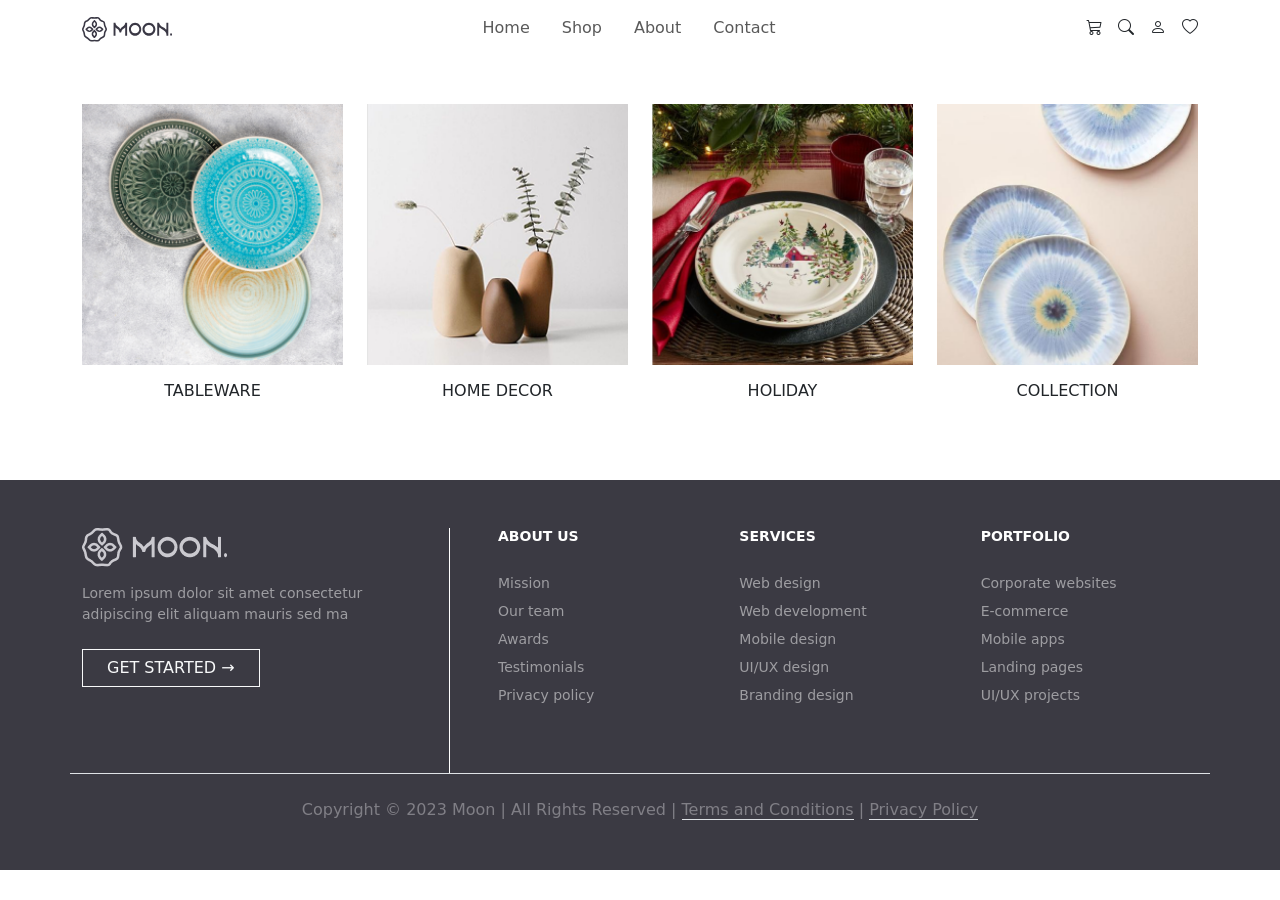
==== index.html @ fd019b64 "ecommerce-card" ====
<!DOCTYPE html>
<html lang="en">
<head>
  <meta charset="UTF-8">
  <title>Moon Ceramic</title>
  <meta name="viewport" content="width=device-width, initial-scale=1">

  
  <link href="https://cdn.jsdelivr.net/npm/bootstrap@5.3.2/dist/css/bootstrap.min.css" rel="stylesheet">
  <link rel="stylesheet" href="https://cdnjs.cloudflare.com/ajax/libs/font-awesome/6.4.0/css/all.min.css">
  <link rel="stylesheet" href="https://cdn.jsdelivr.net/npm/bootstrap-icons@1.11.0/font/bootstrap-icons.css">
  <link href="https://fonts.googleapis.com/css2?family=Bodoni+Moda:ital,wght@0,400;0,700;1,400&display=swap" rel="stylesheet">
  <link href="https://fonts.googleapis.com/css2?family=Lato:ital,wght@0,100;0,300;0,400;0,700;0,900;1,100;1,300;1,400;1,700;1,900&display=swap" rel="stylesheet">
  <link rel="stylesheet" href="style.css">
</head>


<body>

 <nav class="navbar navbar-expand-lg bg-white">
  <div class="container d-flex align-items-center">
    
    <button class="navbar-toggler order-1" type="button" data-bs-toggle="collapse" data-bs-target="#navbarNav">
      <span class="navbar-toggler-icon"></span>
    </button>

    <a class="navbar-brand mx-lg-0 m-auto order-2" href="#">
      <img src="images/homeimg/logo.svg" alt="moon" width="90">
    </a>

    <div class="d-flex nav-icon gap-3 order-3 align-items-center">
       <a href="#" class="text-dark position-relative"><i class="bi bi-cart3"></i></a>
       
       <div class="d-none d-lg-flex gap-3">
         <a href="#" class="text-dark"><i class="bi bi-search"></i></a>
         <a href="#" class="text-dark"><i class="bi bi-person"></i></a>
         <a href="#" class="text-dark"><i class="bi bi-heart"></i></a>
       </div>
    </div>

    <div class="collapse navbar-collapse order-4 order-lg-2" id="navbarNav">
      <ul class="navbar-nav mx-auto text-center">
        <li class="nav-item"><a class="nav-link px-3" href="#">Home</a></li>
        <li class="nav-item"><a class="nav-link px-3" href="#">Shop</a></li>
        <li class="nav-item"><a class="nav-link px-3" href="#">About</a></li>
        <li class="nav-item"><a class="nav-link px-3" href="#">Contact</a></li>
         <div class="d-flex justify-content-center gap-4 d-lg-none  flex-column">
                <a href="#" class="text-dark"><i class="bi bi-search"></i></a>
                <a href="#" class="text-dark"><i class="bi bi-person"></i></a>
                <a href="#" class="text-dark"><i class="bi bi-heart"></i></a>
            </div>
       
      </ul>
    </div>

  </div>
</nav>

<div class="ecommeric_cards container my-5"> 

  <div class=" row flex-nowrap overflow-x-auto pb-4">

      <div class="col-8 col-md-3 text-center">

        <img src="images/homeimg/tableware.png" class="mb-3 ecommeric_card">
        <h6 class="category-title">TABLEWARE</h6>

      </div>
      <div class="col-8 col-md-3 text-center">

        <img src="images/homeimg/Homedecor.png" class="mb-3 ecommeric_card">
        <h6 class="category-title">HOME DECOR</h6>

      </div>
      <div class="col-8 col-md-3 text-center">

        <img src="images/homeimg/holiday.png" class="mb-3 ecommeric_card ">
        <h6 class="category-title">HOLIDAY</h6>

      </div>
      <div class="col-8 col-md-3 text-center">

        <img src="images/homeimg/Collection.png" class="mb-3 ecommeric_card">
        <h6 class="category-title">COLLECTION</h6>

      </div>

  </div>

</div>

<footer class="footer-section py-5 text-white" style="background-color: #3b3a43;">
    <div class="container ">
        <div class="row border-bottom ">
            
            <div class="col-md-4 pe-md-5 pb-5 justify-content-center footer-col-divider text-white-75 ">
                <img src="images/homeimg/whitelogo.png" alt="Moon" class="mb-3">
                <p class="small text-white-50">Lorem ipsum dolor sit amet consectetur <br> adipiscing elit aliquam mauris sed ma</p>
                <button class="btn btn-outline-light rounded-0 px-4 mt-2 shadow-none">GET STARTED &rarr;</button>
            </div>

            <div class="col-md-8  ps-md-5 pb-5">
                <div class="row ">
                    <div class="col-md-4 col-6">
                        <h6 class="text-uppercase fw-bold mb-4 small">About Us</h6>
                        <ul class="list-unstyled small text-white-50 lh-lg">
                            <li>Mission</li>
                            <li>Our team</li>
                            <li>Awards</li>
                            <li>Testimonials</li>
                            <li>Privacy policy</li>
                        </ul>
                    </div>
                    <div class="col-md-4 col-6">
                        <h6 class="text-uppercase fw-bold mb-4 small">Services</h6>
                        <ul class="list-unstyled small text-white-50 lh-lg">
                            <li>Web design</li>
                            <li>Web development</li>
                            <li>Mobile design</li>
                            <li>UI/UX design</li>
                            <li>Branding design</li>
                        </ul>
                    </div>
                    <div class="col-md-4">
                        <h6 class="text-uppercase fw-bold mb-4 small">Portfolio</h6>
                        <ul class="list-unstyled small text-white-50 lh-lg">
                            <li>Corporate websites</li>
                            <li>E-commerce</li>
                            <li>Mobile apps</li>
                            <li>Landing pages</li>
                            <li>UI/UX projects</li>
                        </ul>
                    </div>
                </div>
            </div>
        </div>

        <div class="row pt-4">
            <div class="col-12 text-center light-gray">
               Copyright © 2023 Moon | All Rights Reserved  | <span class="border-bottom text-white-25"> Terms and Conditions</span> | <span class="border-bottom text-white-25">Privacy Policy</span>
            </div>
        </div>
    </div>
</footer>
<script src="https://cdn.jsdelivr.net/npm/bootstrap@5.3.0/dist/js/bootstrap.bundle.min.js"></script>

</body>
</html>
---- style.css ----
:root {
    
    --primary-color:#E8E8E8;


    }
    .light-black
    {
        color:#3A3845;
    }
    .dark-gray
    {
       color:#595667;
    }
    .light-gray
    {
       color:#807F86;
    }
      .ecommeric_card
 {
    width: 100%;
    aspect-ratio: 1 / 1;
    object-fit: cover;
  
 }

  
@media (max-width: 764Px) {
    .footer-col-divider {
        border-right: none !important;
        border-bottom: 1.5px solid;
        margin-bottom: 2rem;
        
}
}

@media (min-width: 764px) {
    .footer-col-divider {
        border-right: 1.5px solid;
        border-bottom: none !important;
    }
}
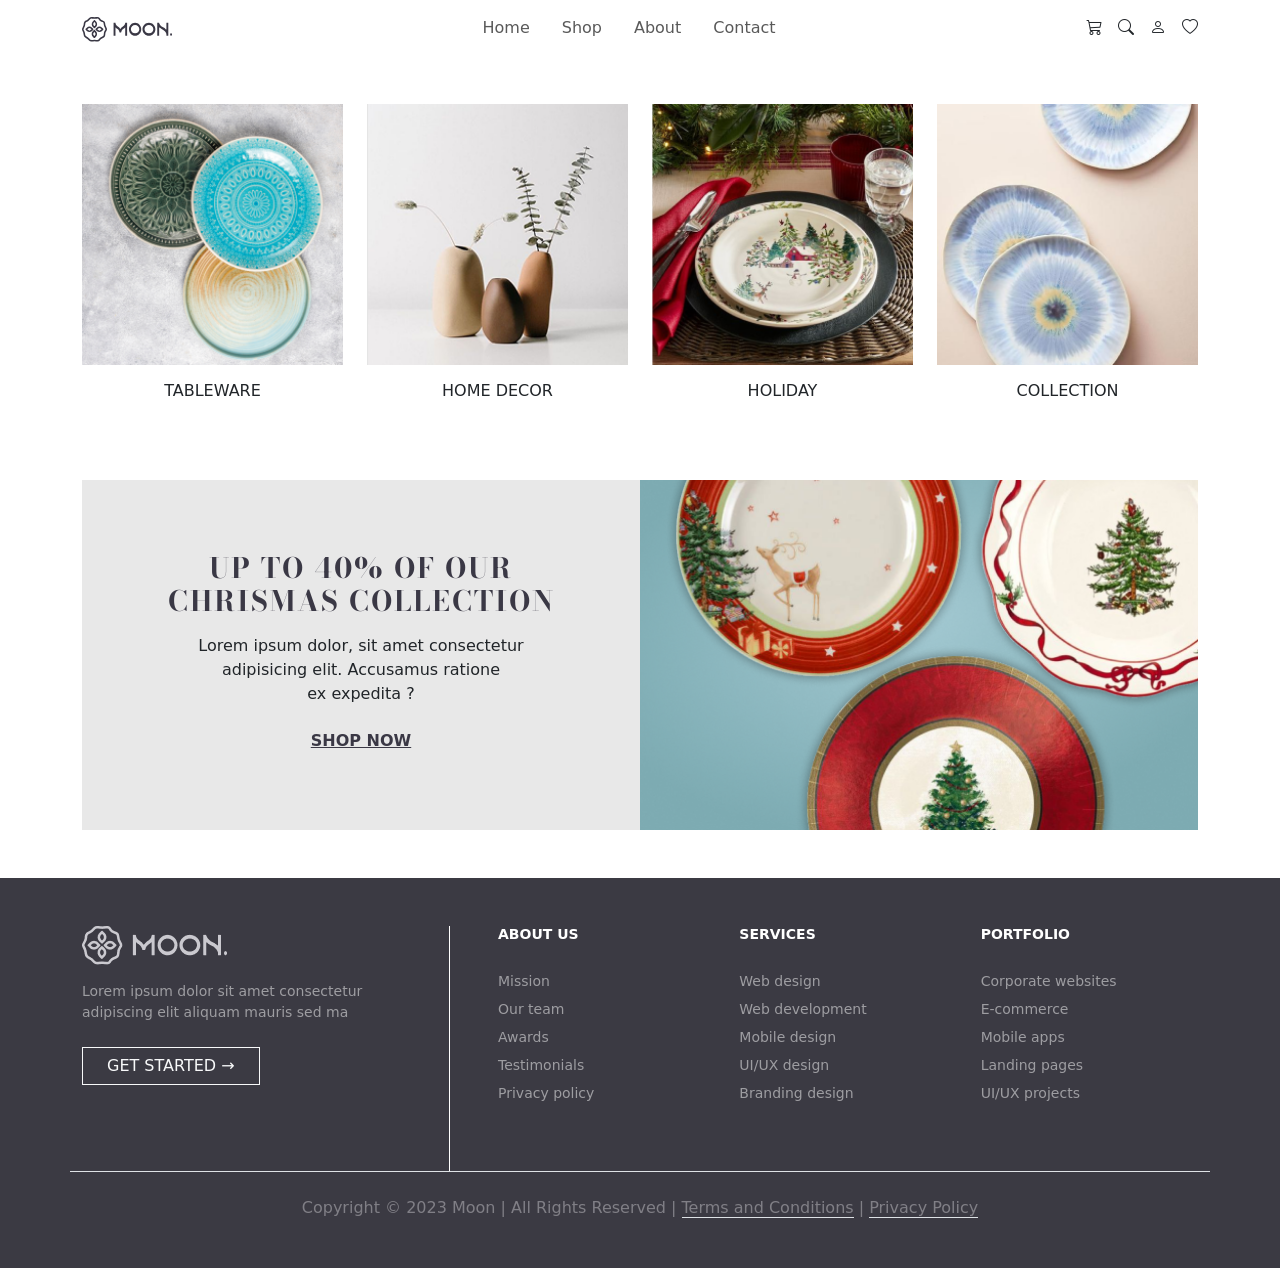
==== commit 1d5ec607: "chrestmas-section" ====
--- a/index.html
+++ b/index.html
@@ -88,6 +88,21 @@
   </div>
 
 </div>
+<section class="container my-5 CHRISMAS-promo ">
+
+   <div class="row g-0">
+   <div class="col-md-6 col-lg-6 text-center d-flex flex-column align-items-center justify-content-center christmas-description "> 
+    <div class="promo">
+    <h3 class="promo-title mb-3 fw-bold light-black"> UP TO 40% OF OUR<br> CHRISMAS COLLECTION </h3>
+    <P class="promo-desc mb-3"> Lorem ipsum dolor, sit amet consectetur<br> adipisicing elit. Accusamus ratione<br> ex expedita ?</P>
+    <button type="button" class="btn SHOPNOW-btn text-decoration-underline fw-bold light-black">SHOP NOW</button>
+    </div>
+     </div>
+     <div class="col-md-6 col-lg-6">
+     <img src="images/homeimg/crismascollection.png" class="img-fluid w-100" alt="CHRISMAS COLLECTION"> 
+     </div>
+     </div>
+</section>
 
 <footer class="footer-section py-5 text-white" style="background-color: #3b3a43;">
     <div class="container ">
--- a/style.css
+++ b/style.css
@@ -24,6 +24,19 @@
   
  }
 
+ .christmas-description
+ {
+    background-color: var(--primary-color);
+
+ }
+ .promo-title
+ {
+
+    font-family: 'Bodoni Moda', serif;
+    letter-spacing: 2px;
+  
+ }
+
   
 @media (max-width: 764Px) {
     .footer-col-divider {
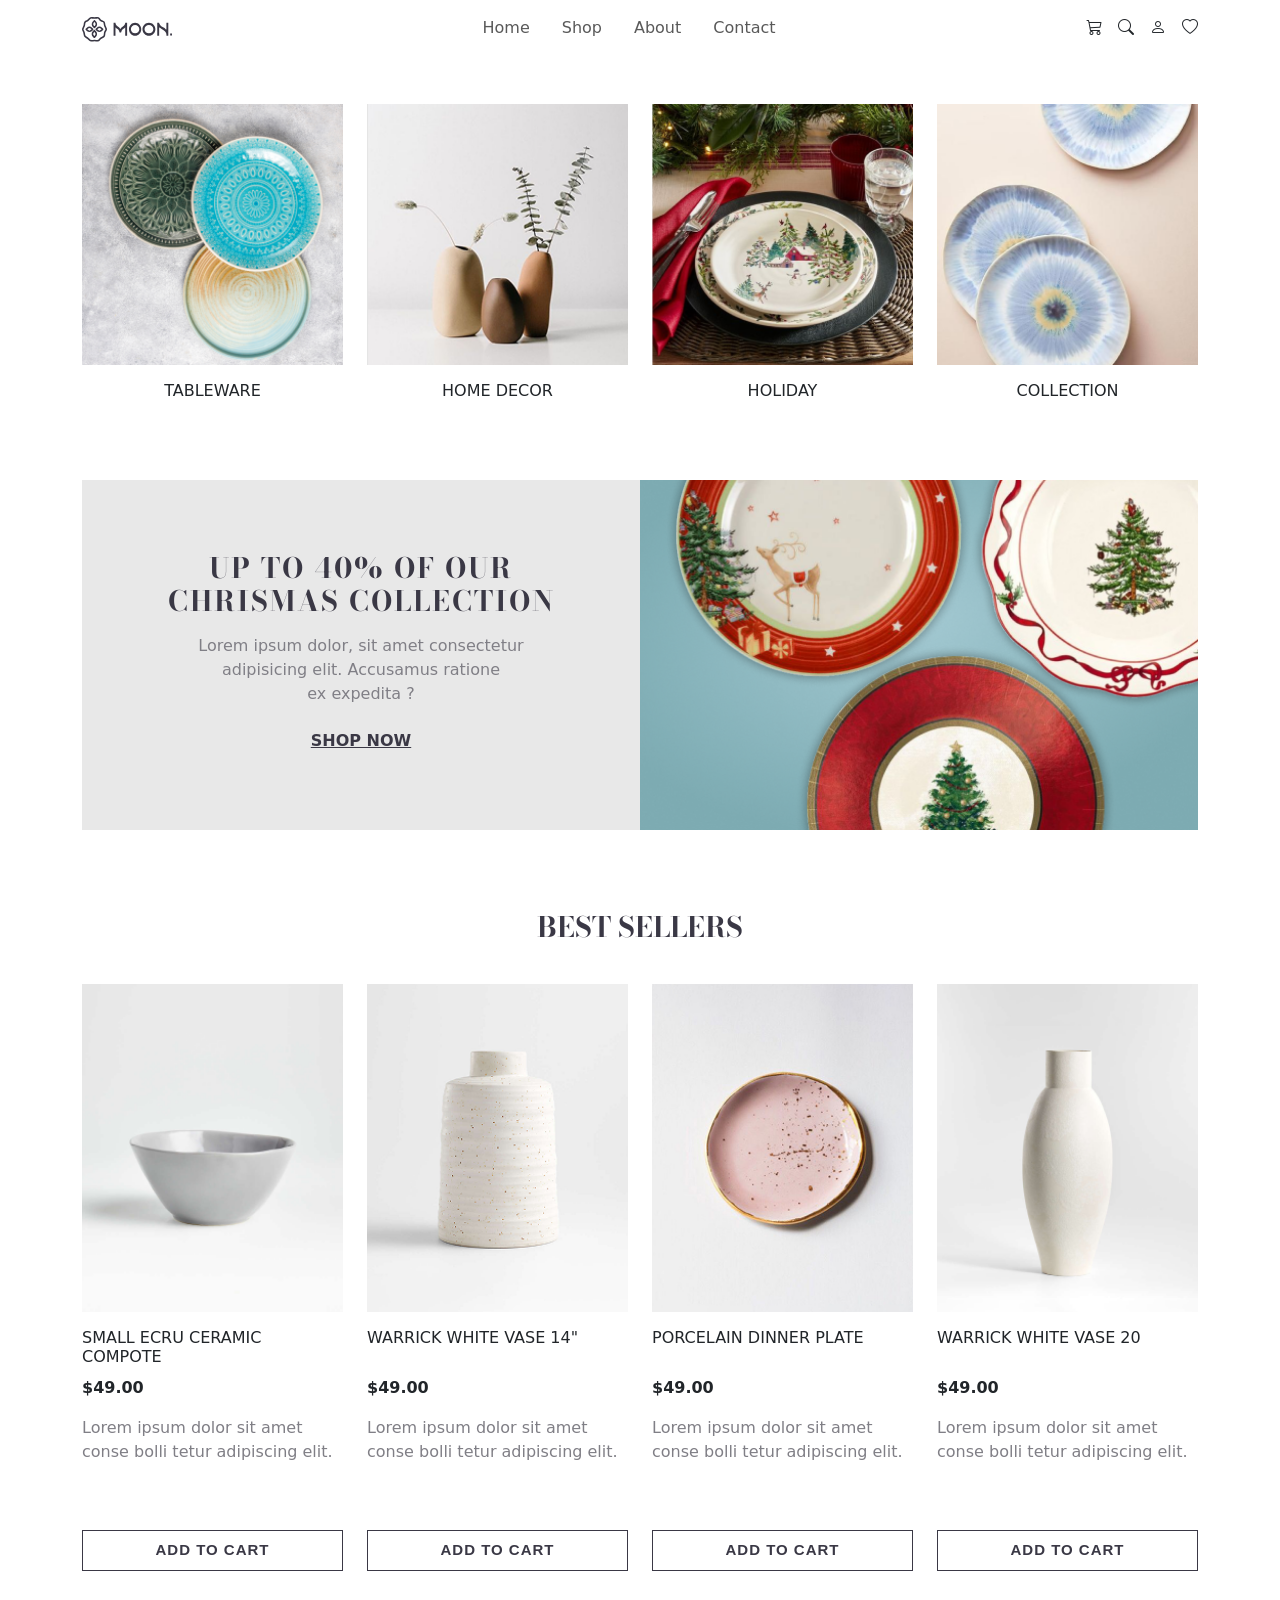
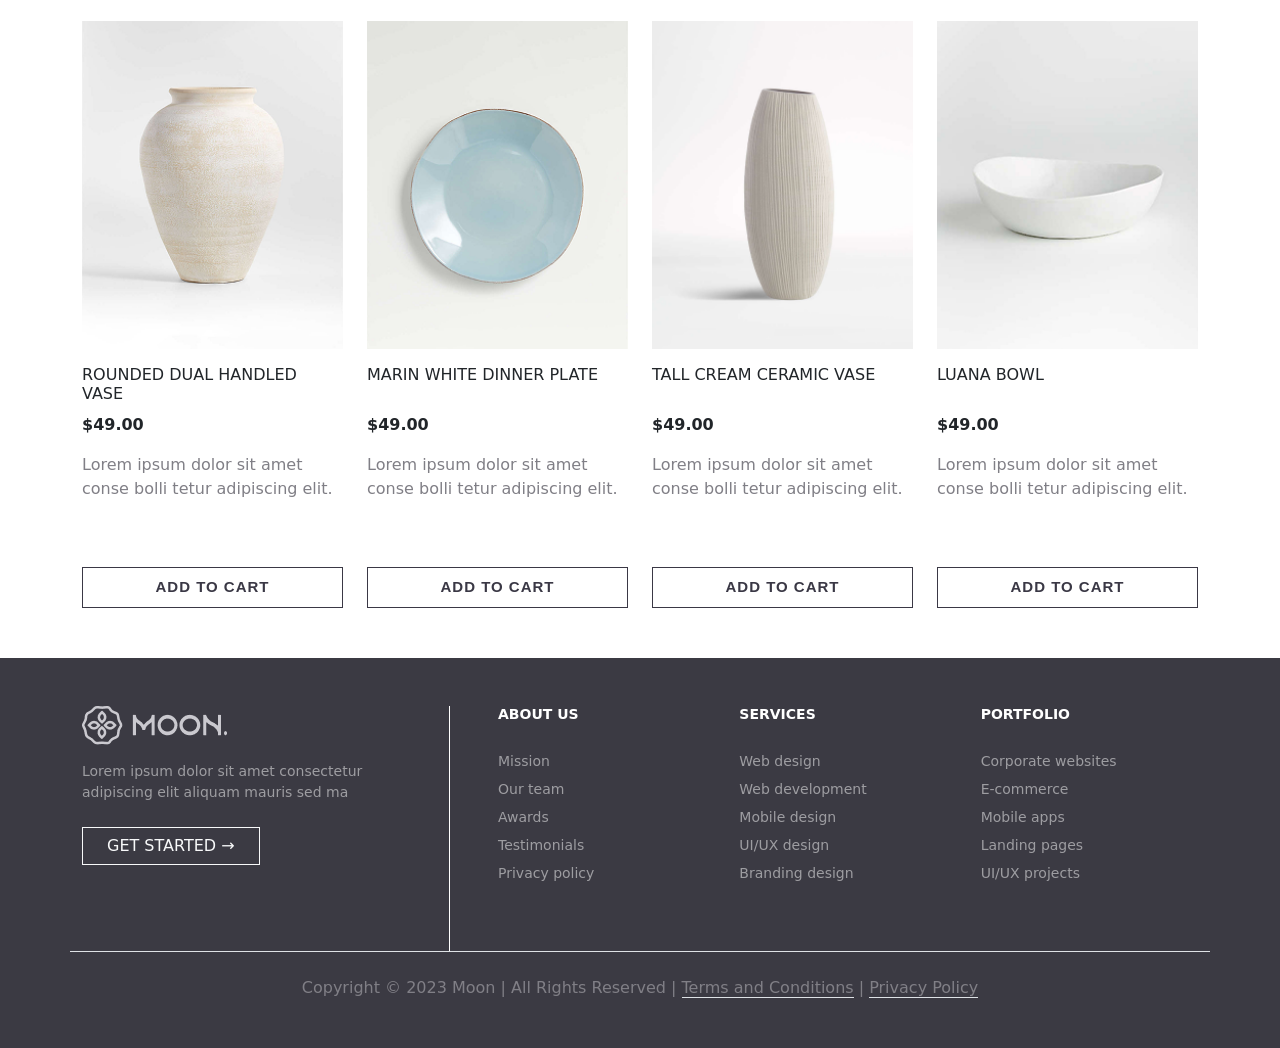
==== commit ce784df9: "best-sellers section" ====
--- a/index.html
+++ b/index.html
@@ -102,6 +102,101 @@
      <img src="images/homeimg/crismascollection.png" class="img-fluid w-100" alt="CHRISMAS COLLECTION"> 
      </div>
      </div>
+</section>
+
+<section class="container best-sellers">
+    <h3 class="text-center fw-bold title">BEST SELLERS</h3>
+    
+    <div class="row row-cols-2 row-cols-md-4">
+        
+        <div class="col">
+
+            <div class="product-card">
+                <img src="images/homeimg/ceramic.png" class="img-fluid mb-3" alt="Product Name">
+                <h6 class="product-name text-uppercase">Small Ecru Ceramic Compote</h6>
+                <p class="product-price fw-bold">$49.00</p>
+                <p class="product-desc">Lorem ipsum dolor sit amet conse bolli tetur adipiscing elit.</p>
+                <button class=" add-to-cart-btn w-100 bg-transparent">ADD TO CART</button>
+            </div>
+        </div>
+
+        <div class="col">
+          
+            <div class="product-card">
+                <img src="images/homeimg/holden-vase.png" class="img-fluid mb-3" alt="Product Name">
+                <h6 class="product-name text-uppercase">Warrick White Vase 14"</h6>
+                <p class="product-price fw-bold">$49.00</p>
+                <p class="product-desc">Lorem ipsum dolor sit amet conse bolli tetur adipiscing elit.</p>
+                <button class=" add-to-cart-btn w-100 bg-transparent">ADD TO CART</button>
+            </div>
+        </div>
+
+        <div class="col">
+          
+            <div class="product-card">
+                <img src="images/homeimg/poreclanplate.png" class="img-fluid mb-3" alt="Product Name">
+                <h6 class="product-name text-uppercase">Porcelain Dinner Plate</h6>
+                <p class="product-price fw-bold">$49.00</p>
+                <p class="product-desc">Lorem ipsum dolor sit amet conse bolli tetur adipiscing elit.</p>
+                <button class=" add-to-cart-btn w-100 bg-transparent">ADD TO CART</button>
+            </div>
+        </div>
+
+        <div class="col">
+          
+            <div class="product-card">
+                <img src="images/homeimg/whitevase.png" class="img-fluid mb-3" alt="Product Name">
+                <h6 class="product-name text-uppercase">Warrick White Vase 20</h6>
+                <p class="product-price fw-bold">$49.00</p>
+                <p class="product-desc">Lorem ipsum dolor sit amet conse bolli tetur adipiscing elit.</p>
+                <button class=" add-to-cart-btn w-100 bg-transparent">ADD TO CART</button>
+            </div>
+        </div>
+
+        <div class="col">
+          
+            <div class="product-card">
+                <img src="images/homeimg/OpheliaVase.png" class="img-fluid mb-3" alt="Product Name">
+                <h6 class="product-name text-uppercase">Rounded Dual Handled Vase</h6>
+                <p class="product-price fw-bold">$49.00</p>
+                <p class="product-desc">Lorem ipsum dolor sit amet conse bolli tetur adipiscing elit.</p>
+                <button class="add-to-cart-btn w-100 bg-transparent">ADD TO CART</button>
+            </div>
+        </div>
+
+        <div class="col">
+          
+            <div class="product-card">
+                <img src="images/homeimg/marin-blue.png" class="img-fluid mb-3" alt="Product Name">
+                <h6 class="product-name text-uppercase">Marin White Dinner Plate</h6>
+                <p class="product-price fw-bold">$49.00</p>
+                <p class="product-desc">Lorem ipsum dolor sit amet conse bolli tetur adipiscing elit.</p>
+                <button class="add-to-cart-btn w-100 bg-transparent">ADD TO CART</button>
+            </div>
+        </div>
+
+        <div class="col">
+          
+            <div class="product-card">
+                <img src="images/homeimg/cremevase.png" class="img-fluid mb-3" alt="Product Name">
+                <h6 class="product-name text-uppercase">Tall Cream Ceramic Vase</h6>
+                <p class="product-price fw-bold">$49.00</p>
+                <p class="product-desc">Lorem ipsum dolor sit amet conse bolli tetur adipiscing elit.</p>
+                <button class="add-to-cart-btn w-100 bg-transparent">ADD TO CART</button>
+            </div>
+        </div>
+
+        <div class="col">
+          
+            <div class="product-card">
+                <img src="images/homeimg/mercer-low-bowl.png" class="img-fluid mb-3" alt="Product Name">
+                <h6 class="product-name text-uppercase">Luana Bowl </h6>
+                <p class="product-price fw-bold">$49.00</p>
+                <p class="product-desc">Lorem ipsum dolor sit amet conse bolli tetur adipiscing elit.</p>
+                <button class="add-to-cart-btn w-100 bg-transparent">ADD TO CART</button>
+            </div>
+        </div>
+        </div>
 </section>
 
 <footer class="footer-section py-5 text-white" style="background-color: #3b3a43;">
--- a/style.css
+++ b/style.css
@@ -36,7 +36,41 @@
     letter-spacing: 2px;
   
  }
+ .product-card {
+    display: flex;
+    flex-direction: column;
+    align-items: stretch; 
+    text-align: left; 
+ }
+ .product-name
+ {
+    min-height:2.5em;
+ }
+ 
+ .add-to-cart-btn,.sign-btn {
+    width: 100%;
+    color:#3A3845;
+    border:1.8px solid #3A3845;
+    padding: 8px 0;
+    font-family: 'Lato', sans-serif;
+    font-weight: 700;
+    font-size: 15px;
+    letter-spacing: 1px;
+    margin:50px 0px;
+   
+}
 
+.promo-desc , .product-desc
+{
+    color: #807F86;
+}
+.title
+{
+    margin-top: 80px !important;
+    margin-bottom: 40px !important;
+    font-family: 'Bodoni Moda', serif;
+    color: #3A3845;
+}
   
 @media (max-width: 764Px) {
     .footer-col-divider {
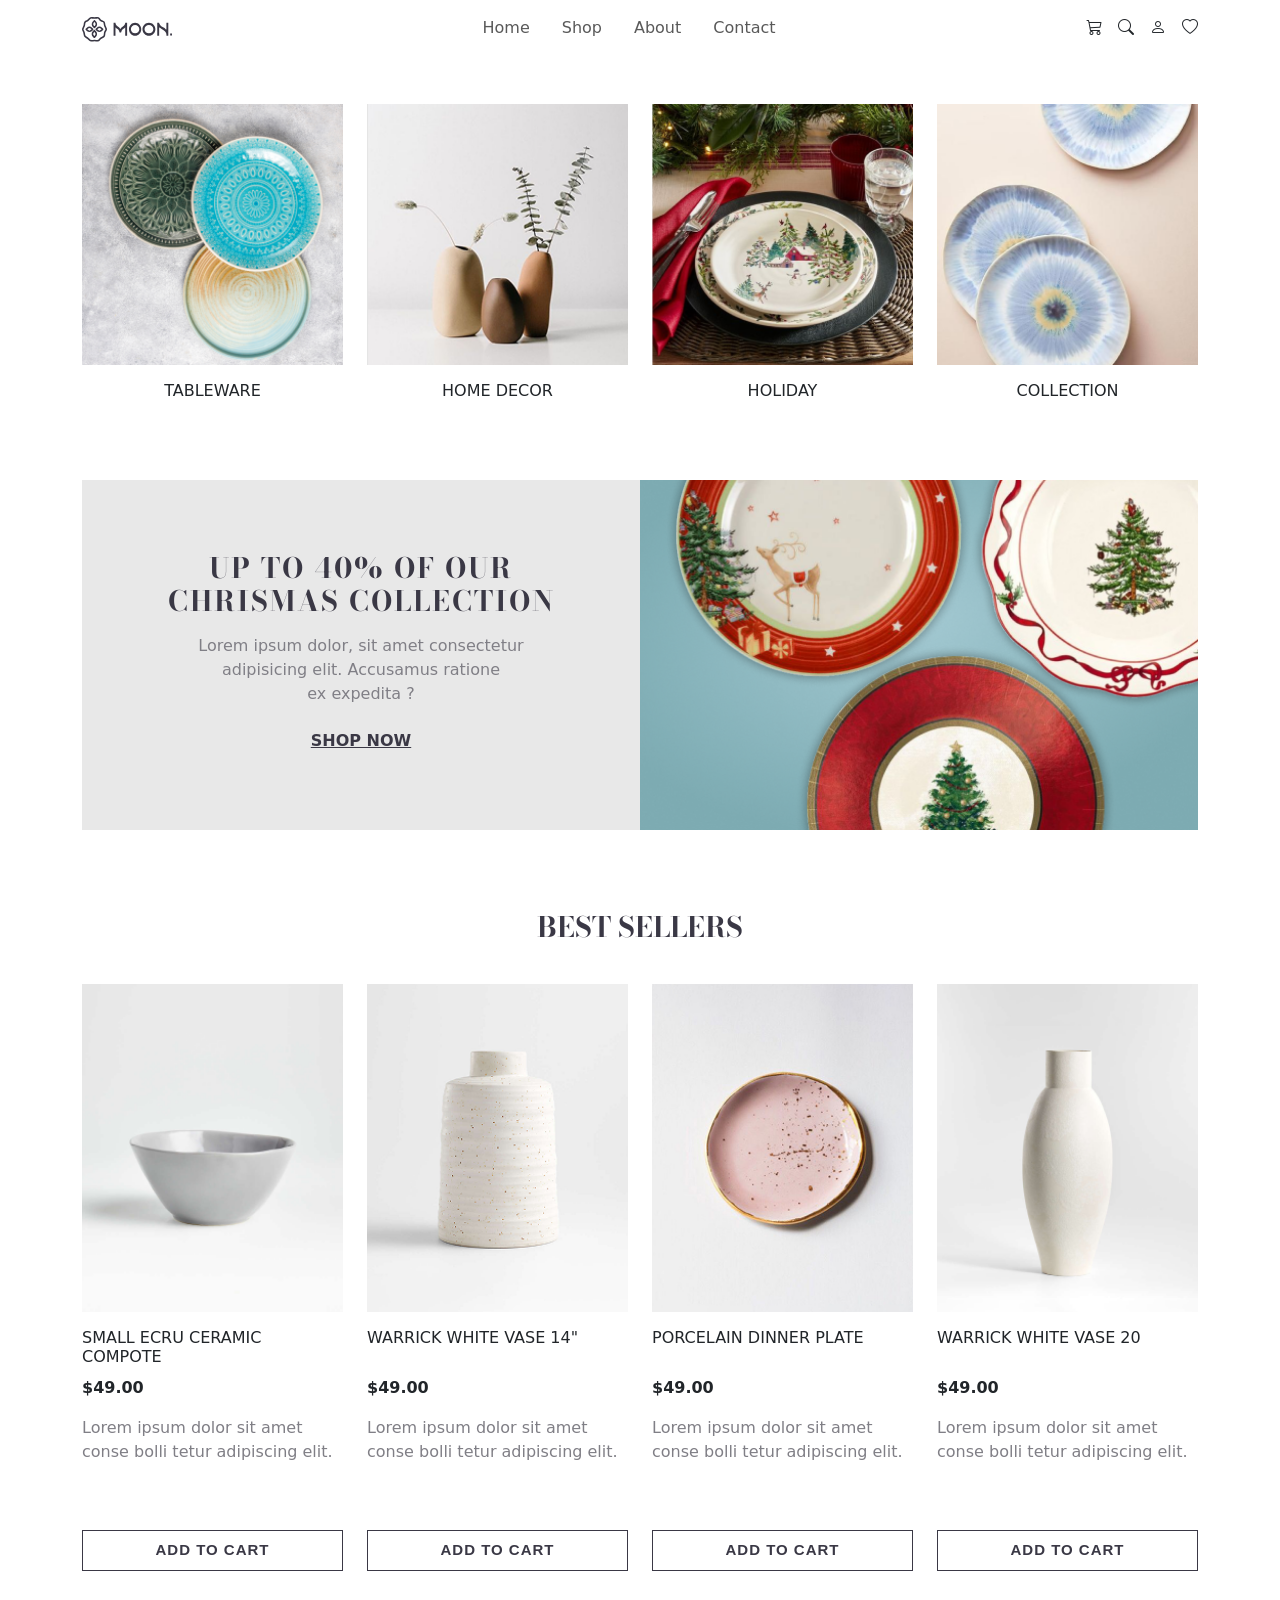
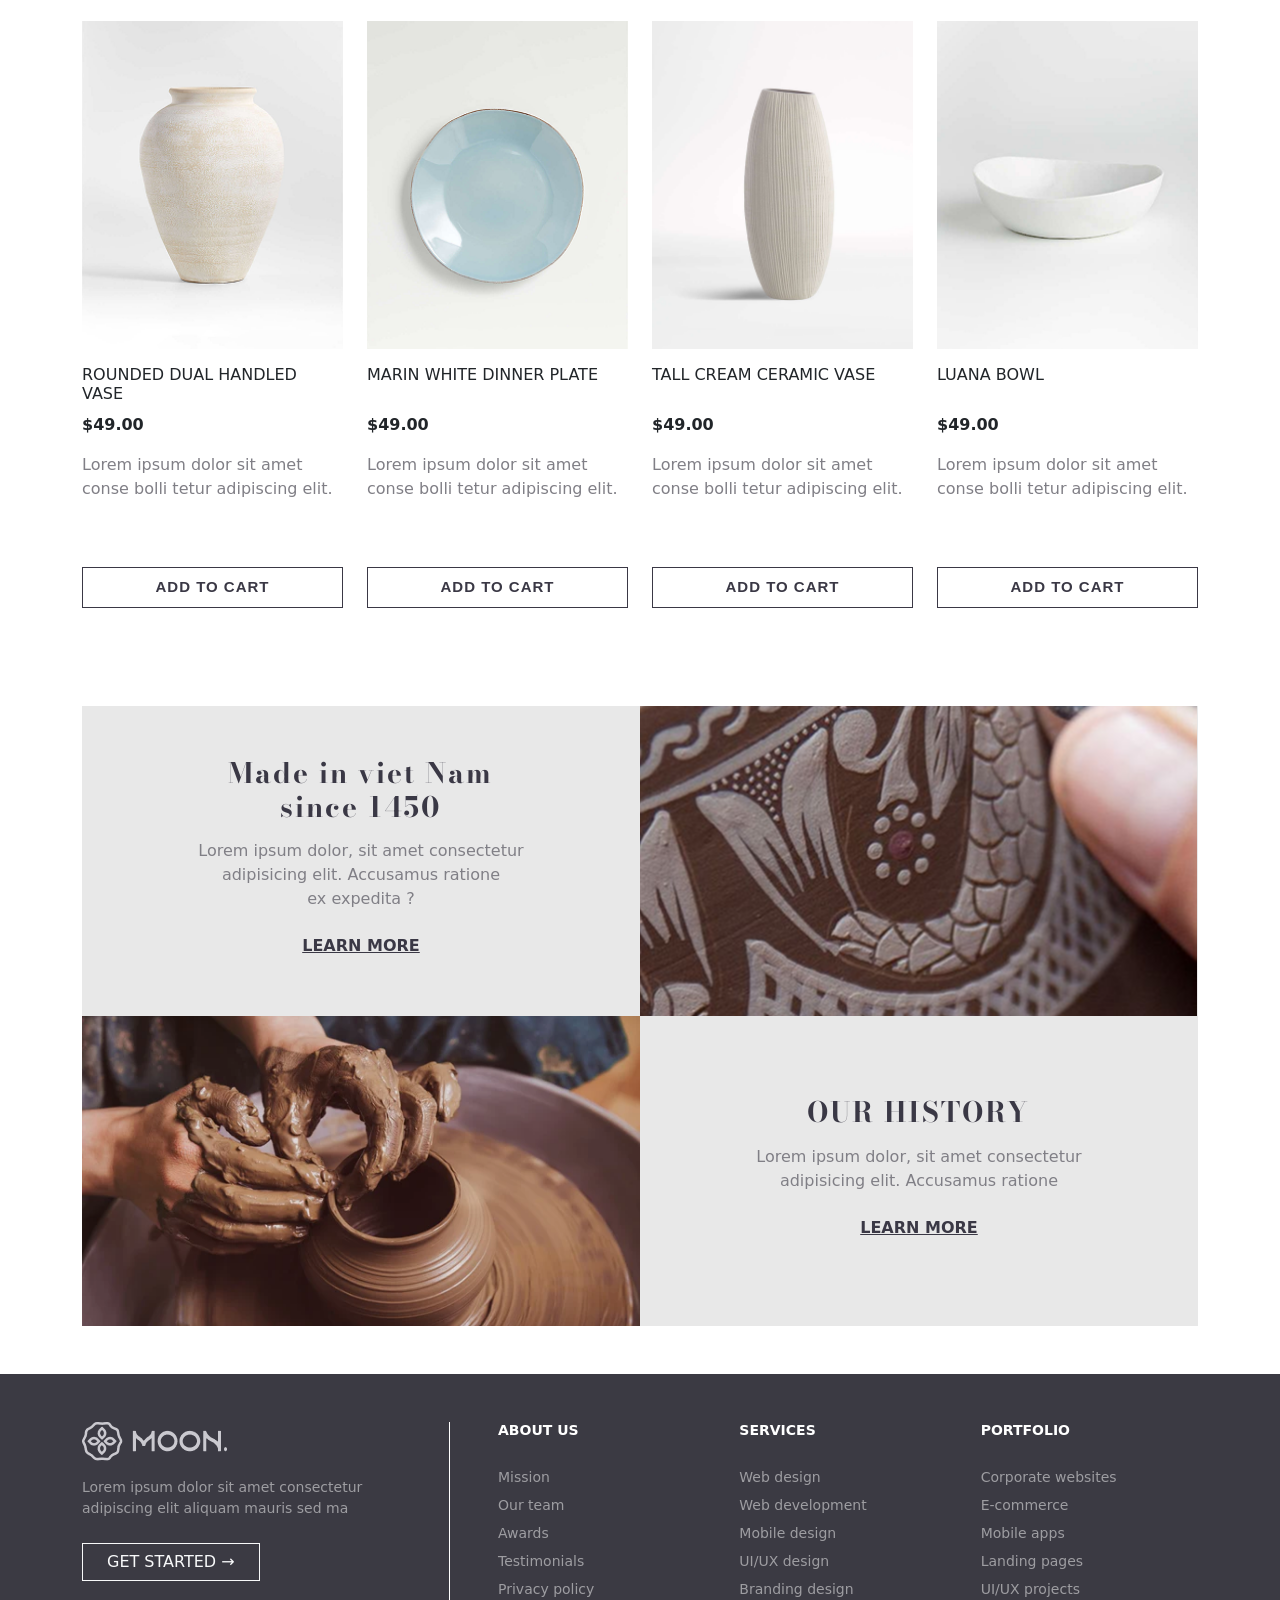
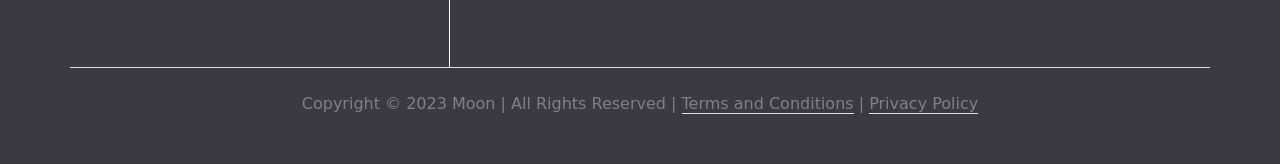
==== commit d41a2146: "history-section" ====
--- a/index.html
+++ b/index.html
@@ -198,6 +198,41 @@
         </div>
         </div>
 </section>
+
+<section class="history container my-5"> 
+  <div class="row g-0">
+   <div class="col-md-6 col-lg-6 text-center d-flex flex-column align-items-center justify-content-center "> 
+    <div class="promo">
+    <h3 class="promo-title mb-3 fw-bold light-black"> Made in viet Nam<br>since 1450 </h3>
+    <P class="promo-desc mb-3"> Lorem ipsum dolor, sit amet consectetur<br> adipisicing elit. Accusamus ratione<br> ex expedita ?</P>
+    <button type="button" class="btn learn-more-btn text-decoration-underline fw-bold light-black">LEARN MORE</button>
+    </div>
+     </div>
+     <div class="col-md-6 col-lg-6">
+     <img src="images/homeimg/history-promo1.png" class="img-fluid  w-100" alt="history-promo"> 
+     </div>
+     </div>
+
+     <div class="row g-0 reverse-row">
+
+       <div class="col-md-6 col-lg-6 text-center d-flex flex-column align-items-center justify-content-center "> 
+        <div class="promo">
+        <h3 class="promo-title mb-3 fw-bold light-black"> OUR HISTORY</h3>
+        <P class="promo-desc mb-3"> Lorem ipsum dolor, sit amet consectetur<br> adipisicing elit. Accusamus ratione</P>
+        <button type="button" class="btn learn-more-btn text-decoration-underline fw-bold light-black">LEARN MORE</button>
+        </div>
+       </div>
+
+       <div class="col-md-6 col-lg-6">
+     <img src="images/homeimg/history-promo2.png" class="img-fluid w-100" alt="history-promo"> 
+       </div>
+
+     </div>
+
+ 
+</section>
+
+
 
 <footer class="footer-section py-5 text-white" style="background-color: #3b3a43;">
     <div class="container ">
--- a/style.css
+++ b/style.css
@@ -71,7 +71,17 @@
     font-family: 'Bodoni Moda', serif;
     color: #3A3845;
 }
-  
+.history img{
+     aspect-ratio: 1/0.5;
+      object-fit: cover;
+    
+}
+.history .row
+{
+   background-color: var(--primary-color);
+}
+
+
 @media (max-width: 764Px) {
     .footer-col-divider {
         border-right: none !important;
@@ -86,4 +96,11 @@
         border-right: 1.5px solid;
         border-bottom: none !important;
     }
+    .reverse-row {
+        flex-direction: row-reverse !important;
+    }
+    .history img{
+     aspect-ratio: 1.8/1;
+     object-fit: cover;
+}
 }
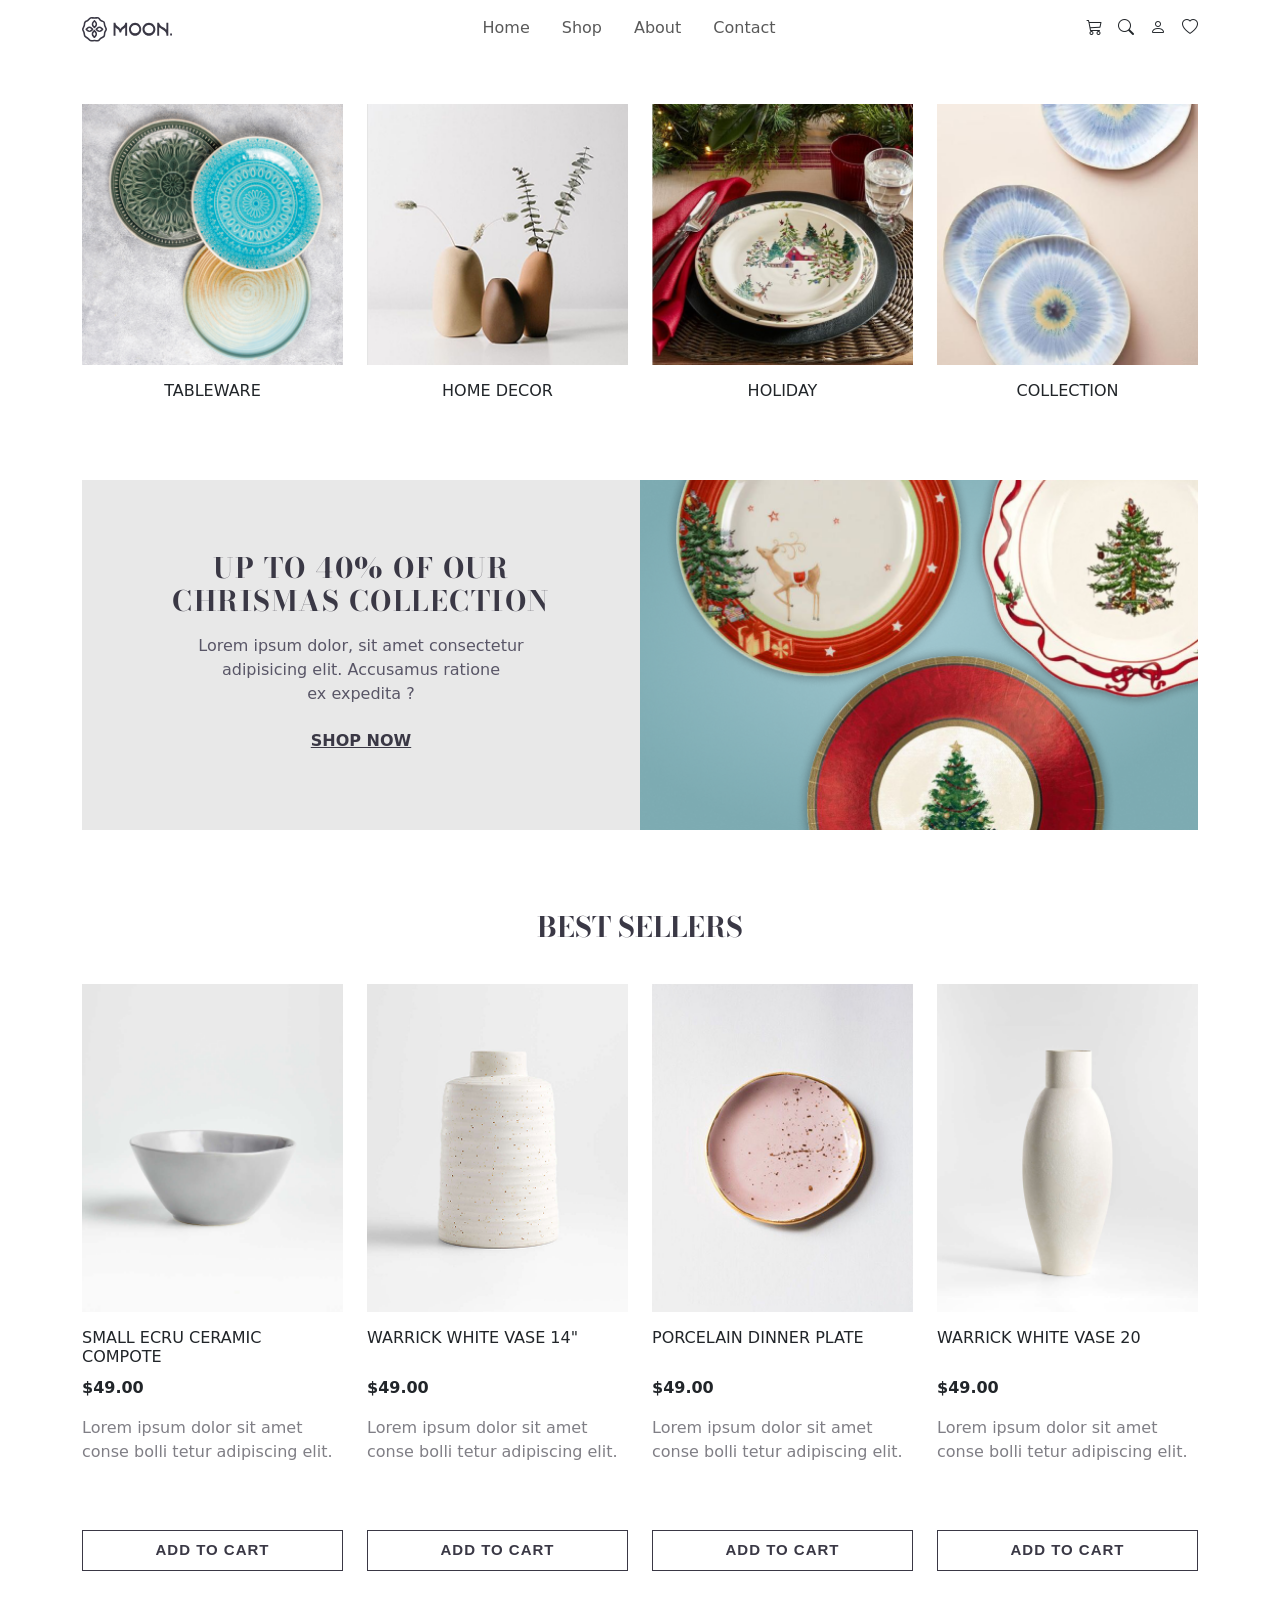
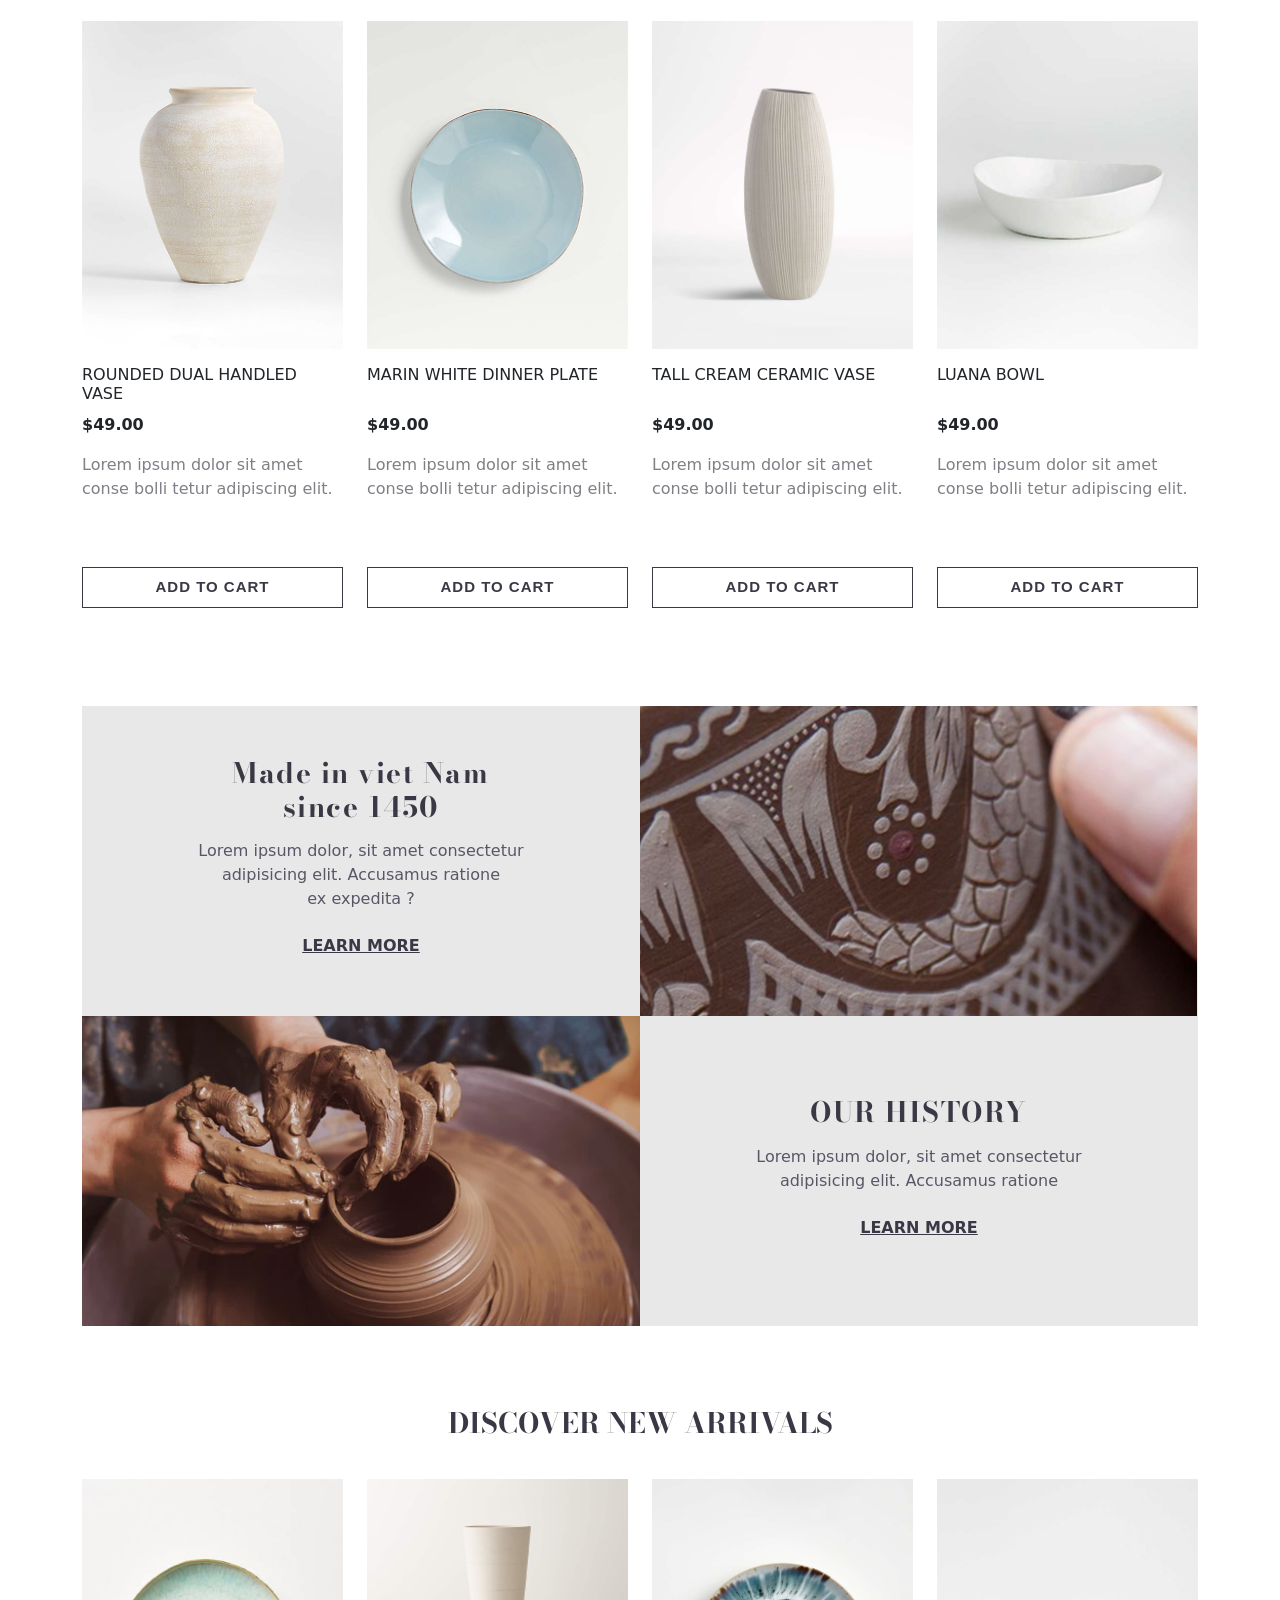
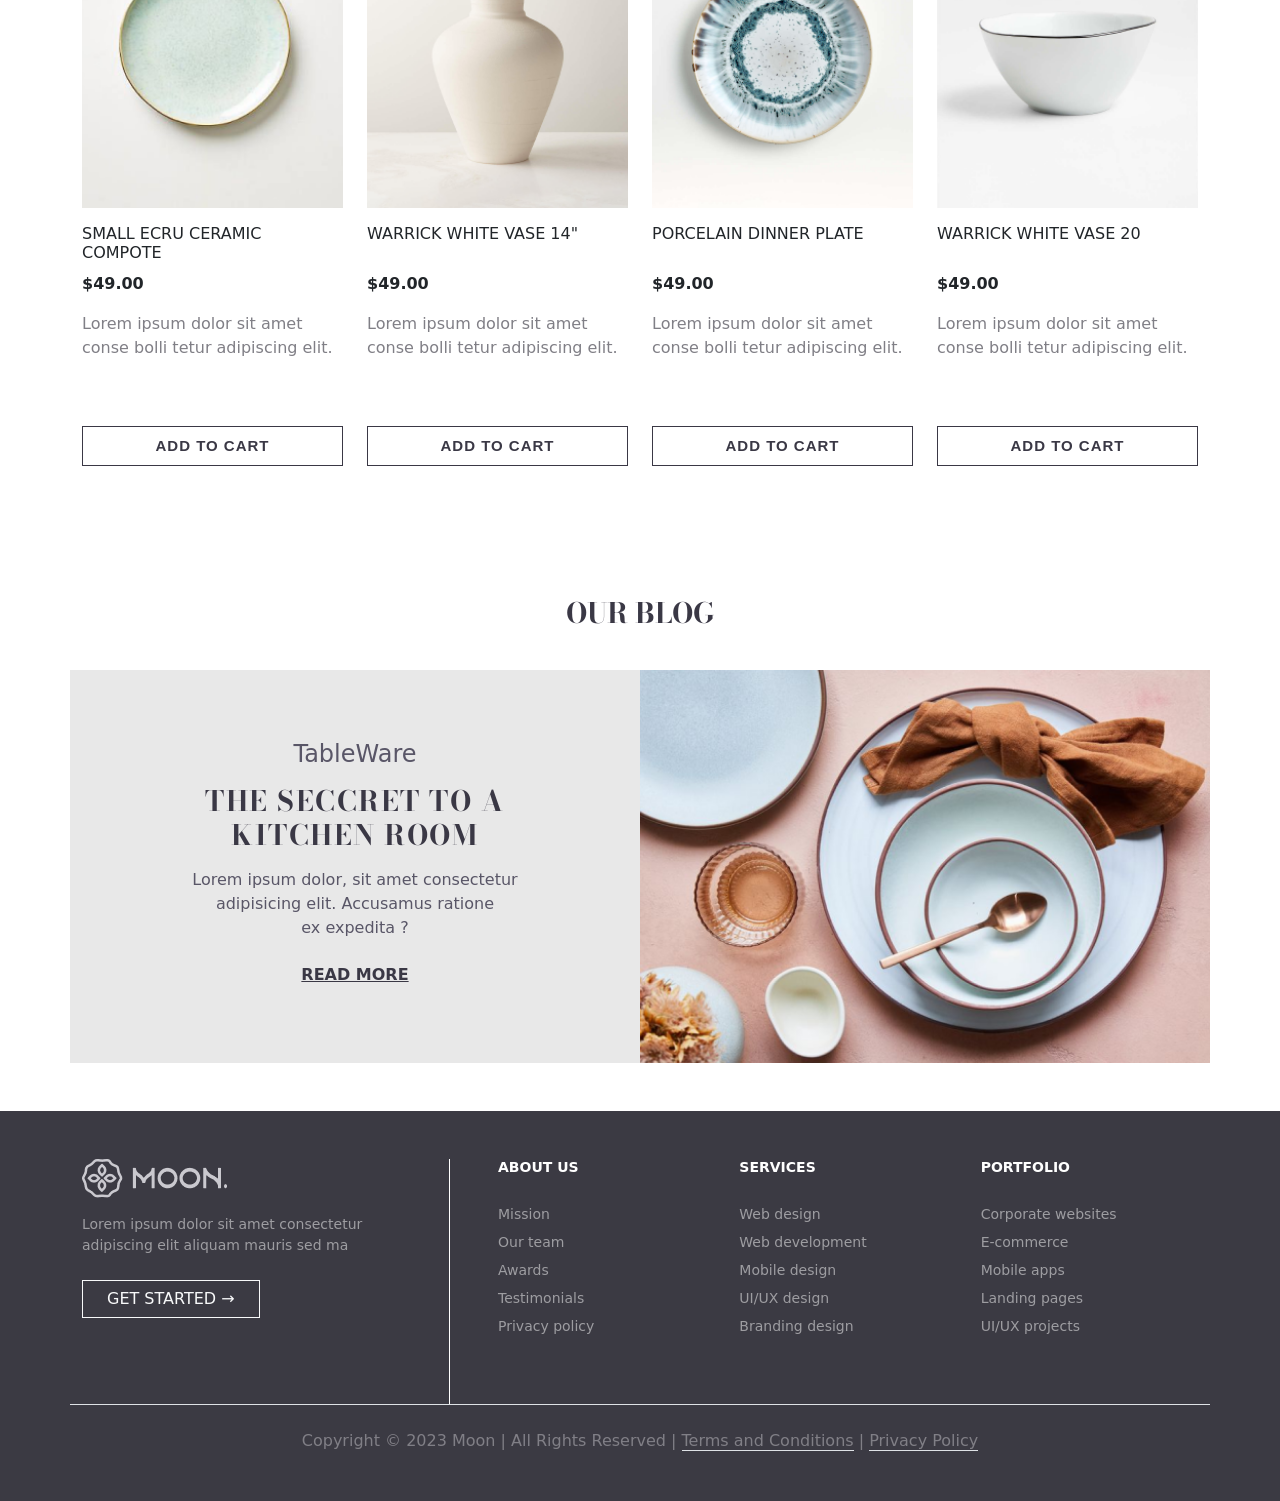
==== commit 2e8858ea: "new arrivals section" ====
--- a/index.html
+++ b/index.html
@@ -9,8 +9,7 @@
   <link href="https://cdn.jsdelivr.net/npm/bootstrap@5.3.2/dist/css/bootstrap.min.css" rel="stylesheet">
   <link rel="stylesheet" href="https://cdnjs.cloudflare.com/ajax/libs/font-awesome/6.4.0/css/all.min.css">
   <link rel="stylesheet" href="https://cdn.jsdelivr.net/npm/bootstrap-icons@1.11.0/font/bootstrap-icons.css">
-  <link href="https://fonts.googleapis.com/css2?family=Bodoni+Moda:ital,wght@0,400;0,700;1,400&display=swap" rel="stylesheet">
-  <link href="https://fonts.googleapis.com/css2?family=Lato:ital,wght@0,100;0,300;0,400;0,700;0,900;1,100;1,300;1,400;1,700;1,900&display=swap" rel="stylesheet">
+  <link href="https://fonts.googleapis.com/css2?family=Bodoni+Moda:ital,opsz,wght@0,6..96,400..900;1,6..96,400..900&display=swap" rel="stylesheet">
   <link rel="stylesheet" href="style.css">
 </head>
 
@@ -229,7 +228,79 @@
 
      </div>
 
- 
+</section>
+<section class="container new-arrivals my-5">
+    <h3 class="text-center fw-bold title text-uppercase ">Discover new arrivals</h3>
+    
+    <div class="row row-cols-2 row-cols-md-4">
+        
+        <div class="col">
+
+            <div class="product-card">
+                <img src="images/homeimg/Porcelain Dinner Plate2.png" class="img-fluid mb-3" alt="Product Name">
+                <h6 class="product-name text-uppercase">Small Ecru Ceramic Compote</h6>
+                <p class="product-price fw-bold">$49.00</p>
+                <p class="product-desc">Lorem ipsum dolor sit amet conse bolli tetur adipiscing elit.</p>
+                <button class=" add-to-cart-btn w-100 bg-transparent">ADD TO CART</button>
+            </div>
+        </div>
+
+        <div class="col">
+          
+            <div class="product-card">
+                <img src="images/homeimg/Ophelia Matte Natural Vase.png" class="img-fluid mb-3" alt="Product Name">
+                <h6 class="product-name text-uppercase">Warrick White Vase 14"</h6>
+                <p class="product-price fw-bold">$49.00</p>
+                <p class="product-desc">Lorem ipsum dolor sit amet conse bolli tetur adipiscing elit.</p>
+                <button class=" add-to-cart-btn w-100 bg-transparent">ADD TO CART</button>
+            </div>
+        </div>
+
+        <div class="col">
+          
+            <div class="product-card">
+                <img src="images/homeimg/Porcelain Dinner Plate.png" class="img-fluid mb-3" alt="Product Name">
+                <h6 class="product-name text-uppercase">Porcelain Dinner Plate</h6>
+                <p class="product-price fw-bold">$49.00</p>
+                <p class="product-desc">Lorem ipsum dolor sit amet conse bolli tetur adipiscing elit.</p>
+                <button class=" add-to-cart-btn w-100 bg-transparent">ADD TO CART</button>
+            </div>
+        </div>
+
+        <div class="col">
+          
+            <div class="product-card">
+                <img src="images/homeimg/Luana Bowl.png" class="img-fluid mb-3" alt="Product Name">
+                <h6 class="product-name text-uppercase">Warrick White Vase 20</h6>
+                <p class="product-price fw-bold">$49.00</p>
+                <p class="product-desc">Lorem ipsum dolor sit amet conse bolli tetur adipiscing elit.</p>
+                <button class=" add-to-cart-btn w-100 bg-transparent">ADD TO CART</button>
+            </div>
+        </div>
+
+    </div>
+</section>
+
+<section class="container my-5 Our-Blog p-0">
+    <h3 class="text-center fw-bold title text-uppercase ">our blog</h3>
+
+   <div class=" reverse-row row g-0">
+     
+    <div class="col-md-6">
+     <img src="images/homeimg/our-blog.png" class="img-fluid blog-img w-100" alt="blog image"> 
+     </div>
+     
+    <div class="col-md-6 text-center d-flex flex-column align-items-center justify-content-center christmas-description "> 
+    <div class="promo">
+      <h4 class="promo-desc mb-3">TableWare</h4>
+    <h3 class="promo-title mb-3 fw-bold text-uppercase light-black">the seccret to a <br> kitchen room </h3>
+    <P class="promo-desc mb-3"> Lorem ipsum dolor, sit amet consectetur<br> adipisicing elit. Accusamus ratione<br> ex expedita ?</P>
+    <button type="button" class="btn read-btn text-decoration-underline fw-bold light-black">READ MORE</button>
+    </div>
+     </div>
+
+     
+     </div>
 </section>
 
 
--- a/style.css
+++ b/style.css
@@ -33,7 +33,7 @@
  {
 
     font-family: 'Bodoni Moda', serif;
-    letter-spacing: 2px;
+    letter-spacing: 1.5px;
   
  }
  .product-card {
@@ -60,10 +60,13 @@
    
 }
 
-.promo-desc , .product-desc
+ .product-desc
 {
     color: #807F86;
 }
+.promo-desc
+{
+   color: #595667;}
 .title
 {
     margin-top: 80px !important;
@@ -87,8 +90,14 @@
         border-right: none !important;
         border-bottom: 1.5px solid;
         margin-bottom: 2rem;
+      
         
 }
+ .promo
+    {
+       margin-top: 15px;
+    }
+   
 }
 
 @media (min-width: 764px) {
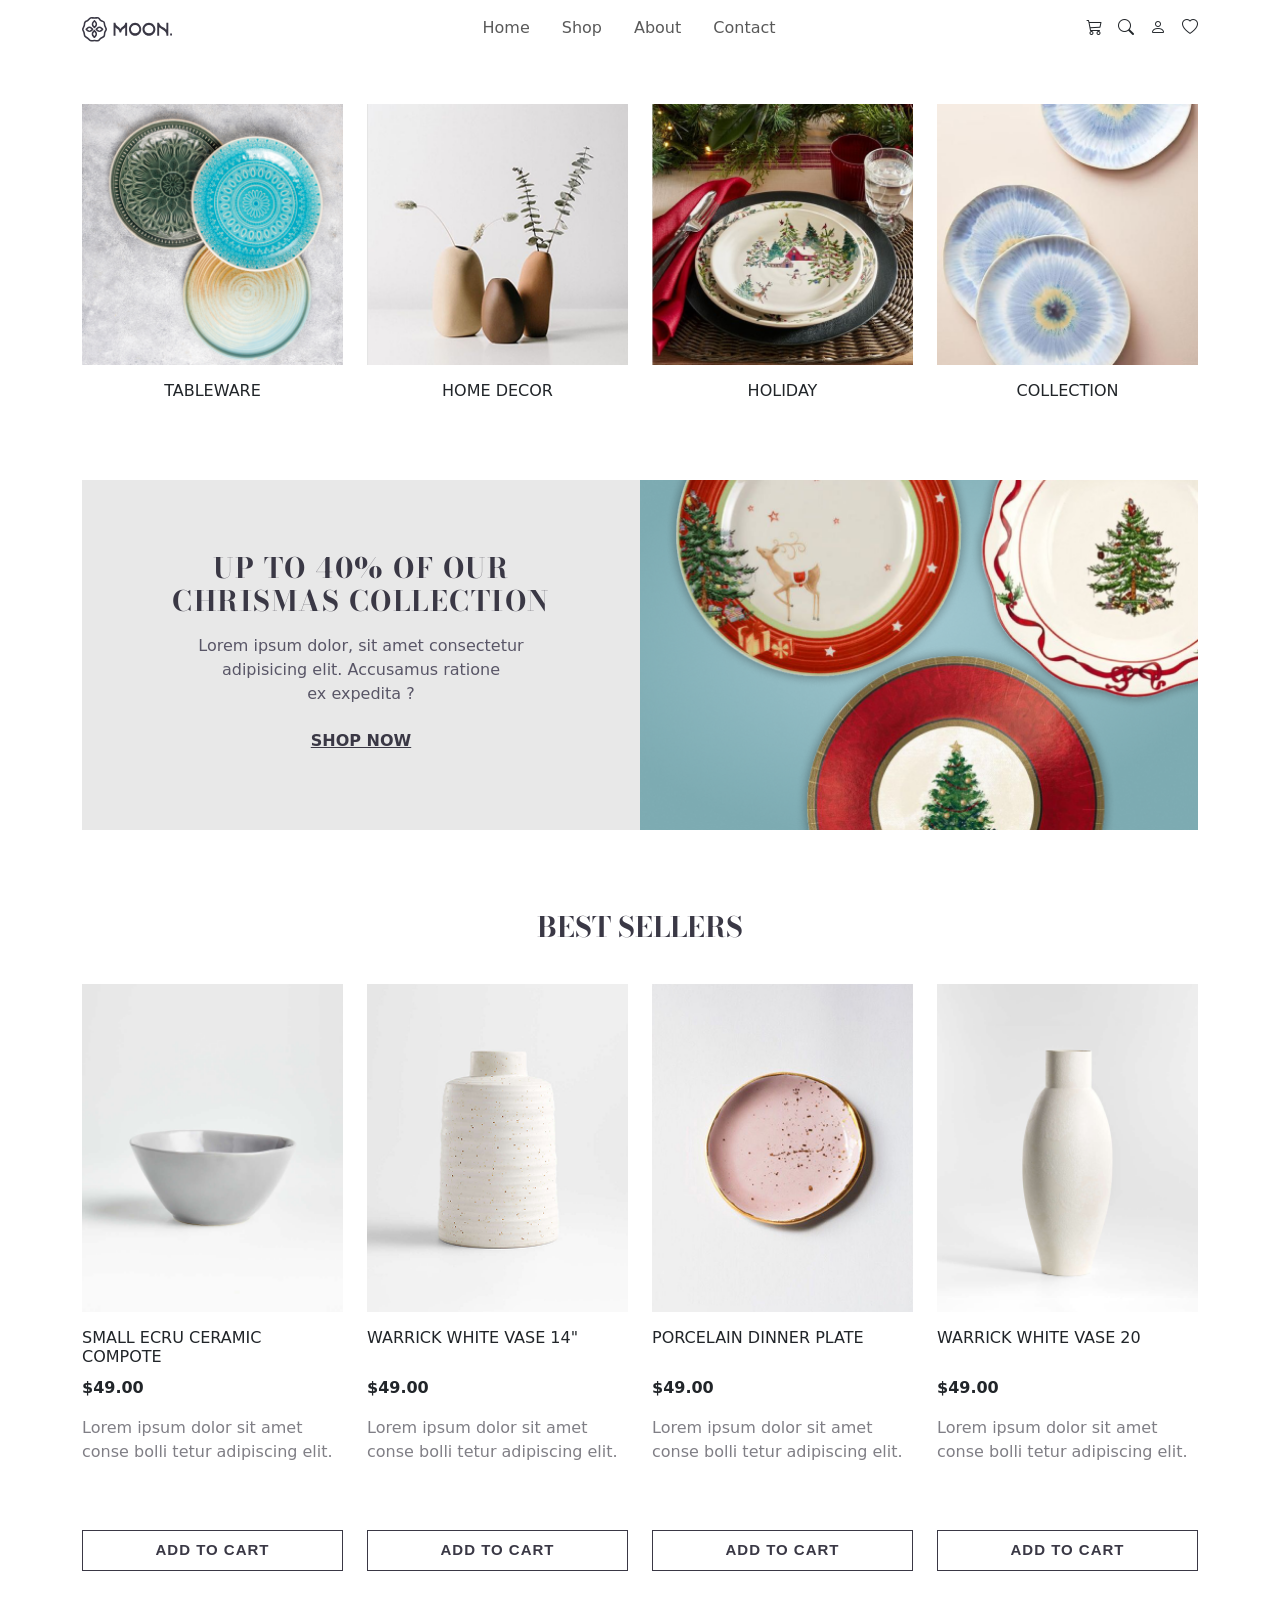
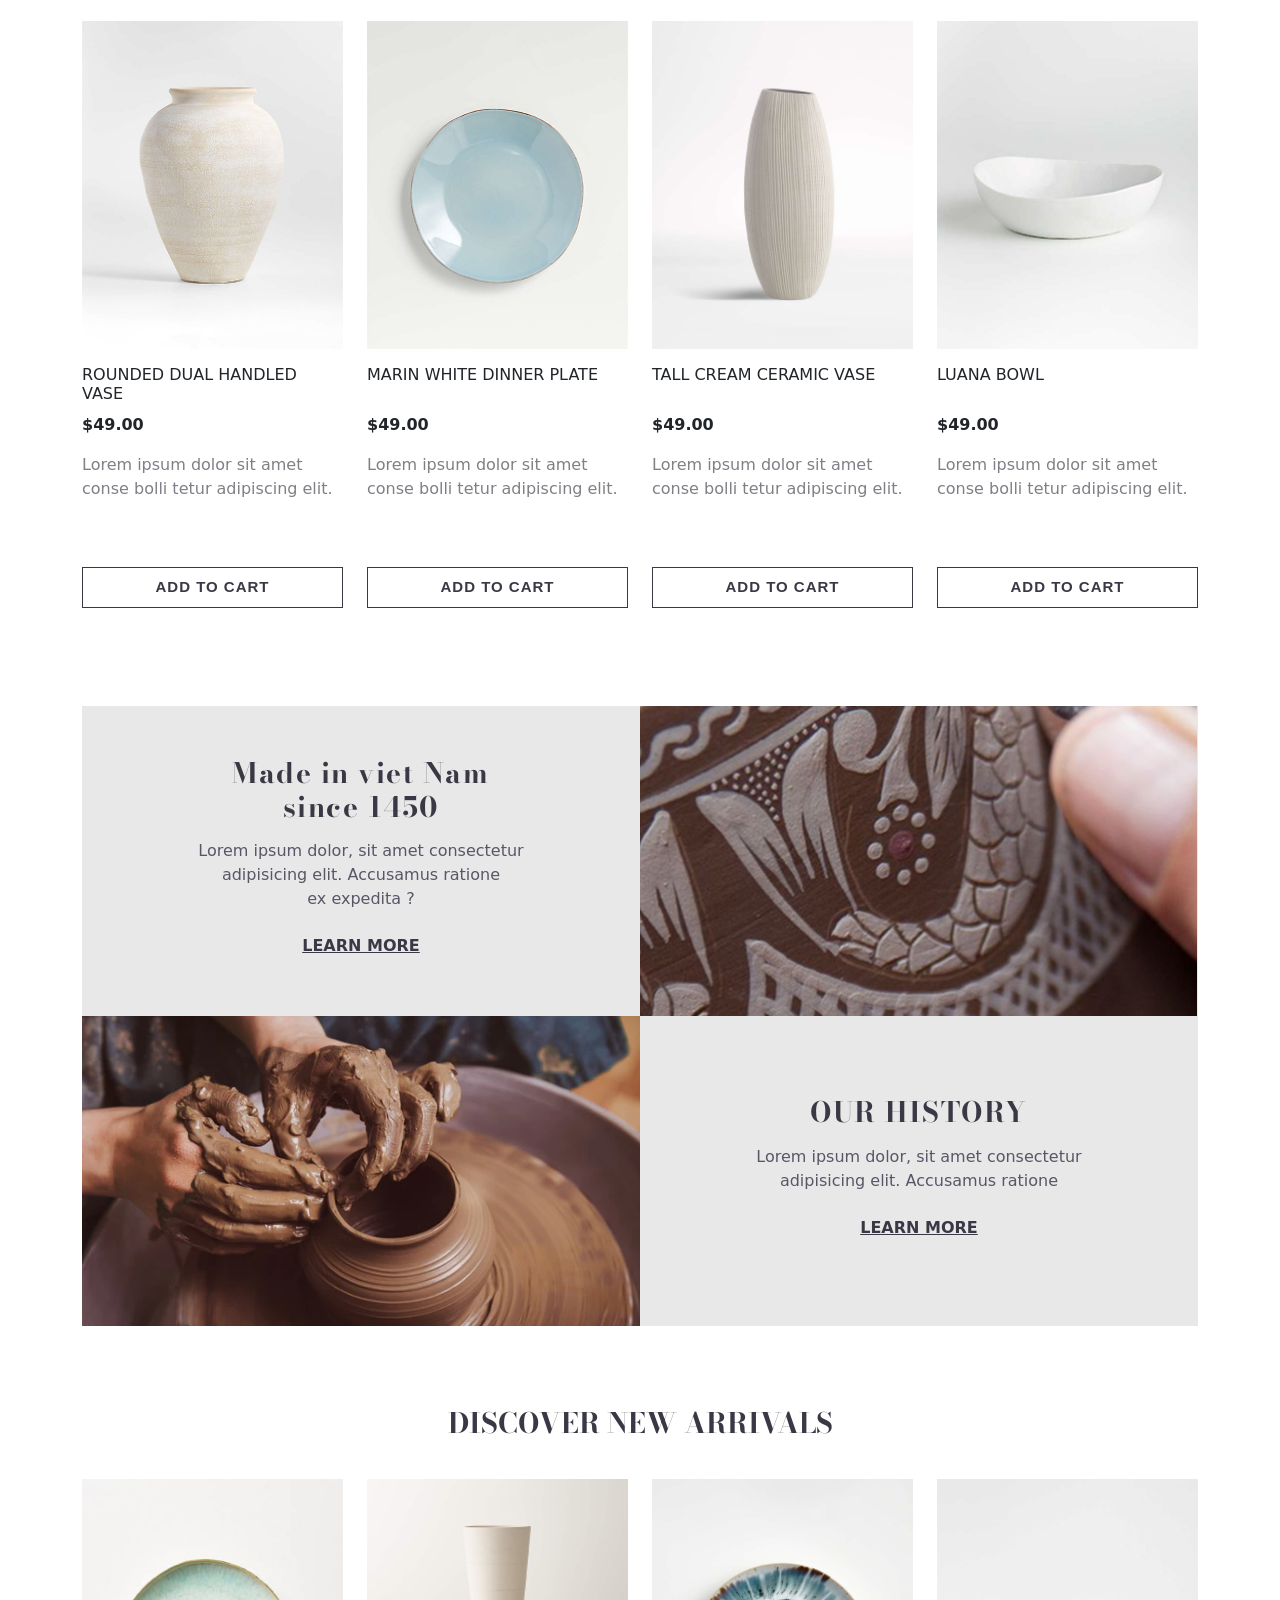
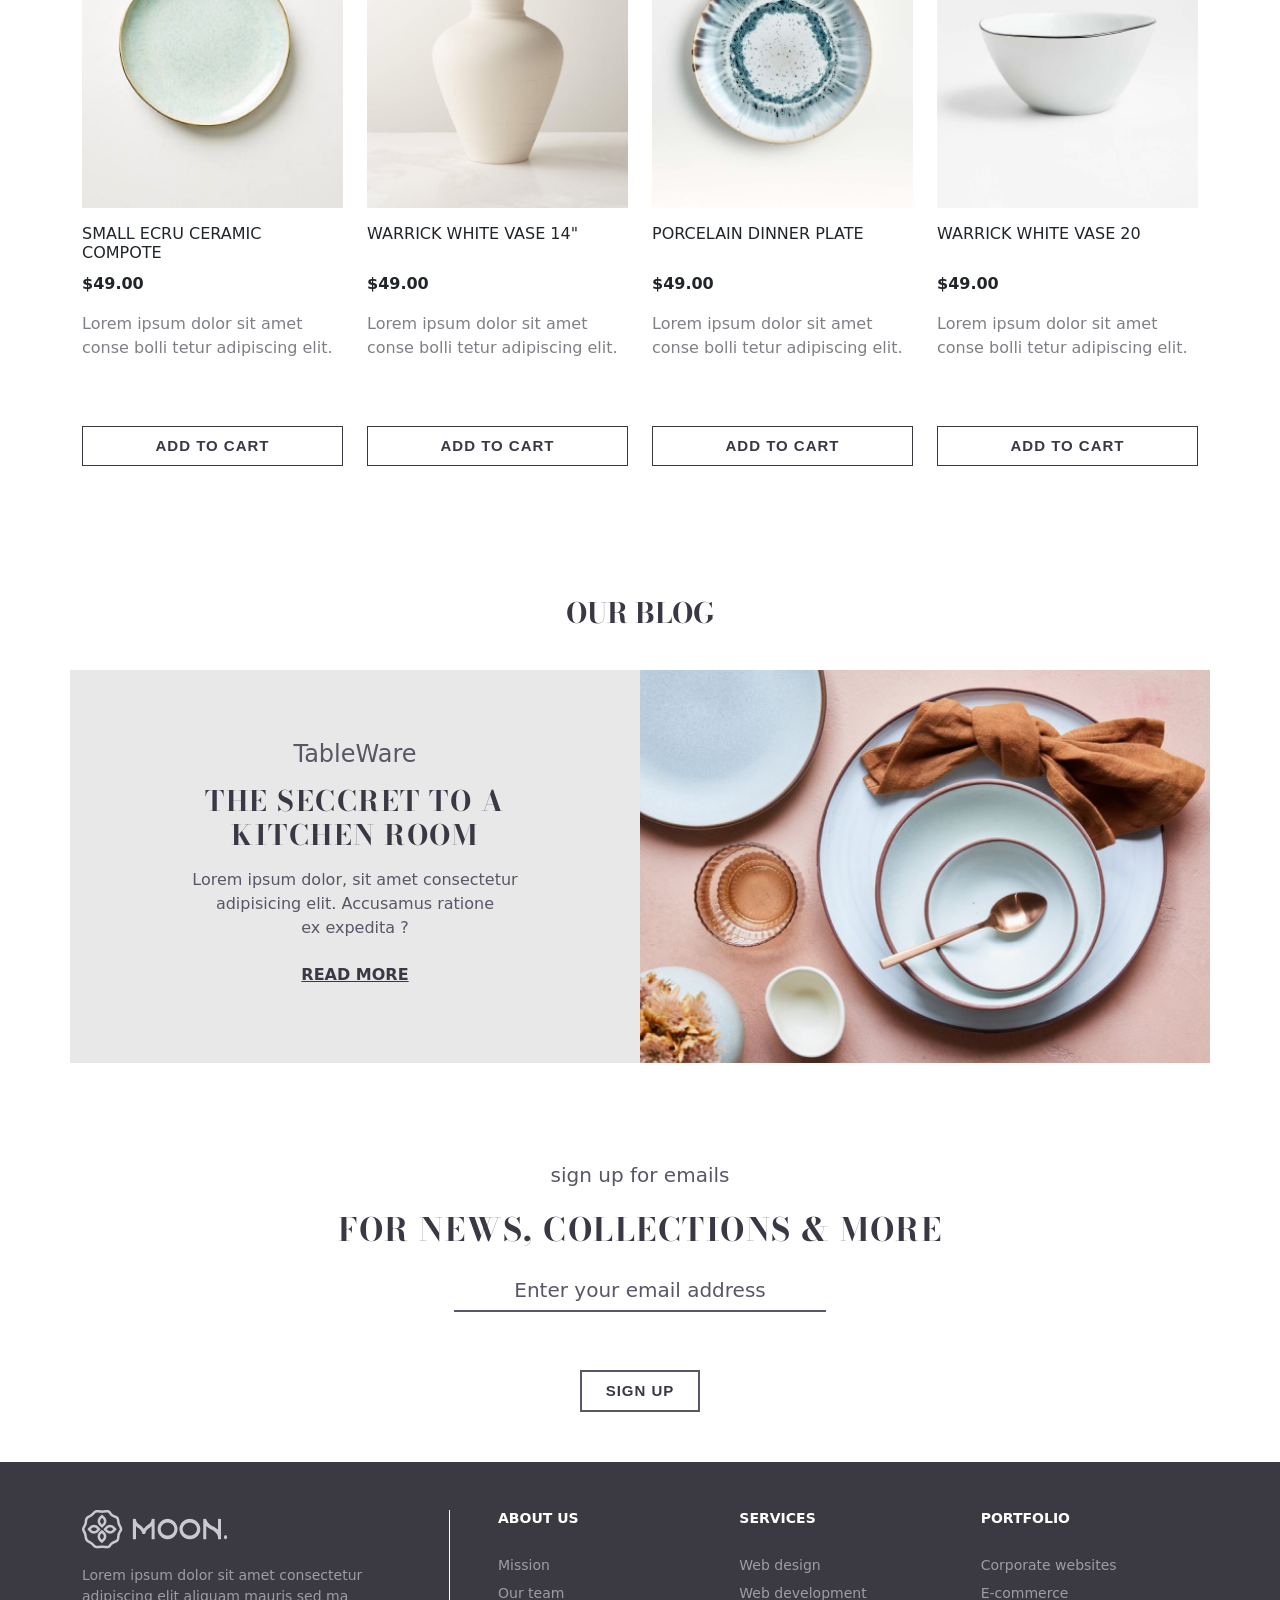
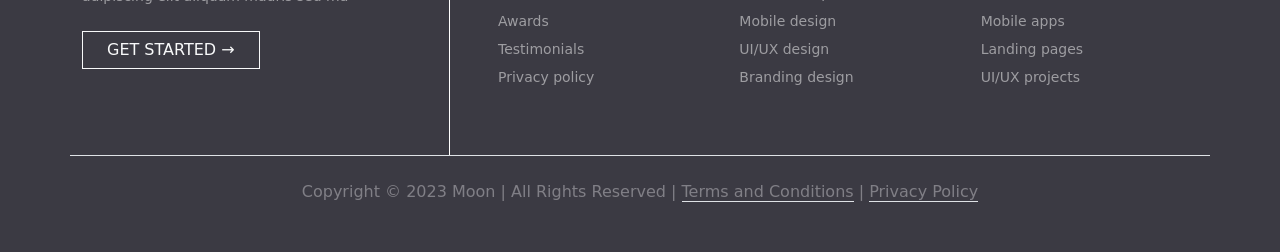
==== commit 38c03438: "sign up section" ====
--- a/index.html
+++ b/index.html
@@ -301,6 +301,23 @@
 
      
      </div>
+</section>
+
+<section class="signup"> 
+    <div class="container text-center"> 
+
+      <p class="dark-gray h5 mb-4"> sign up for emails </p>
+      <h2 class="text-uppercase promo-title fw-bold light-black mb-4"> for news, Collections & more</h2>
+      
+      <div class="row justify-content-center g-0">
+        <div class="col-md-4">
+            <input type="email" class="form-control sign-input mb-2 text-center border-0 border-bottom dark-gray rounded-0" placeholder="Enter your email address">
+            <button class="btn sign-btn px-4 text-uppercase fw-bold  w-auto rounded-0">SIGN UP</button>
+        </div>
+    </div>
+    </div>
+   
+
 </section>
 
 
--- a/style.css
+++ b/style.css
@@ -84,6 +84,20 @@
    background-color: var(--primary-color);
 }
 
+.signup
+ {
+    margin-top: 100px;
+ }
+ .sign-input::placeholder {
+    color:#595667;
+    font-size: 20px;
+}
+.sign-input 
+{
+    border-bottom:2px solid  #595667 !important;
+}
+.sign-btn{ border: 2px solid #595667 !important;
+}
 
 @media (max-width: 764Px) {
     .footer-col-divider {
@@ -100,6 +114,7 @@
    
 }
 
+
 @media (min-width: 764px) {
     .footer-col-divider {
         border-right: 1.5px solid;
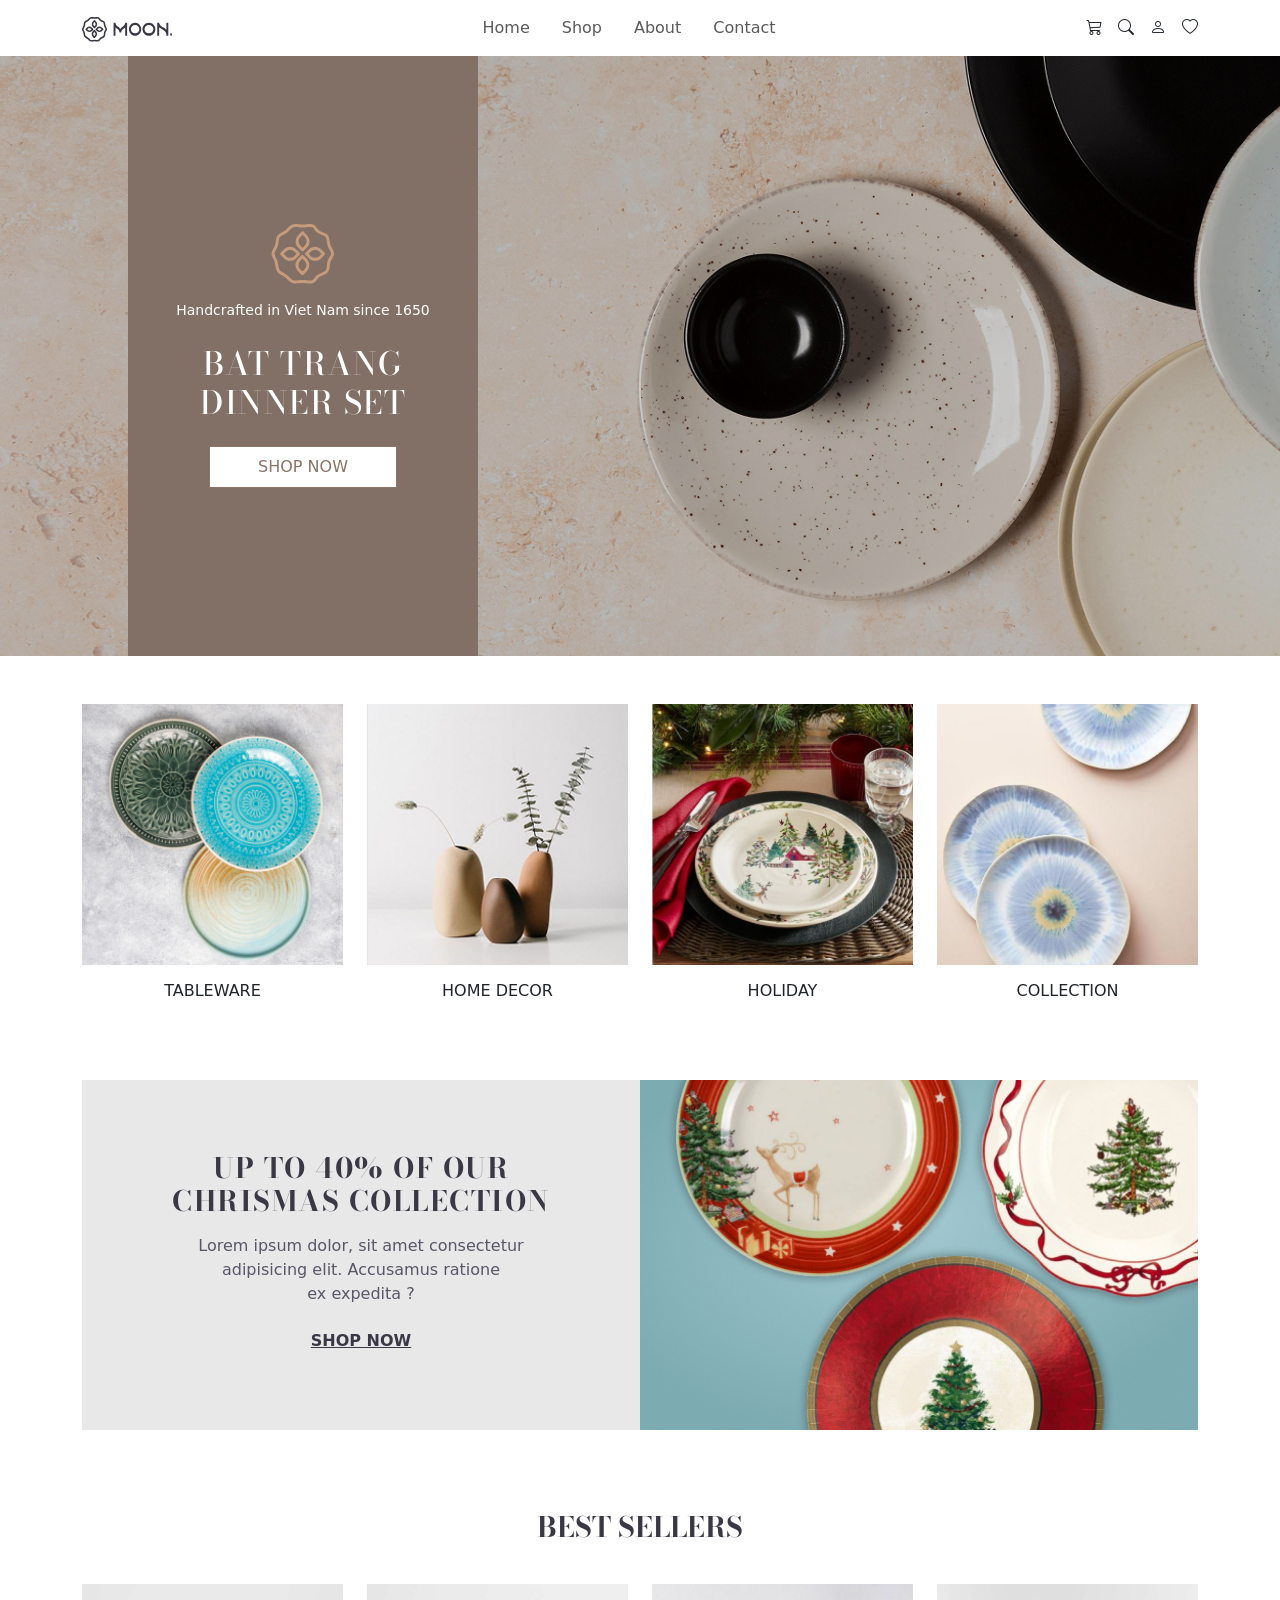
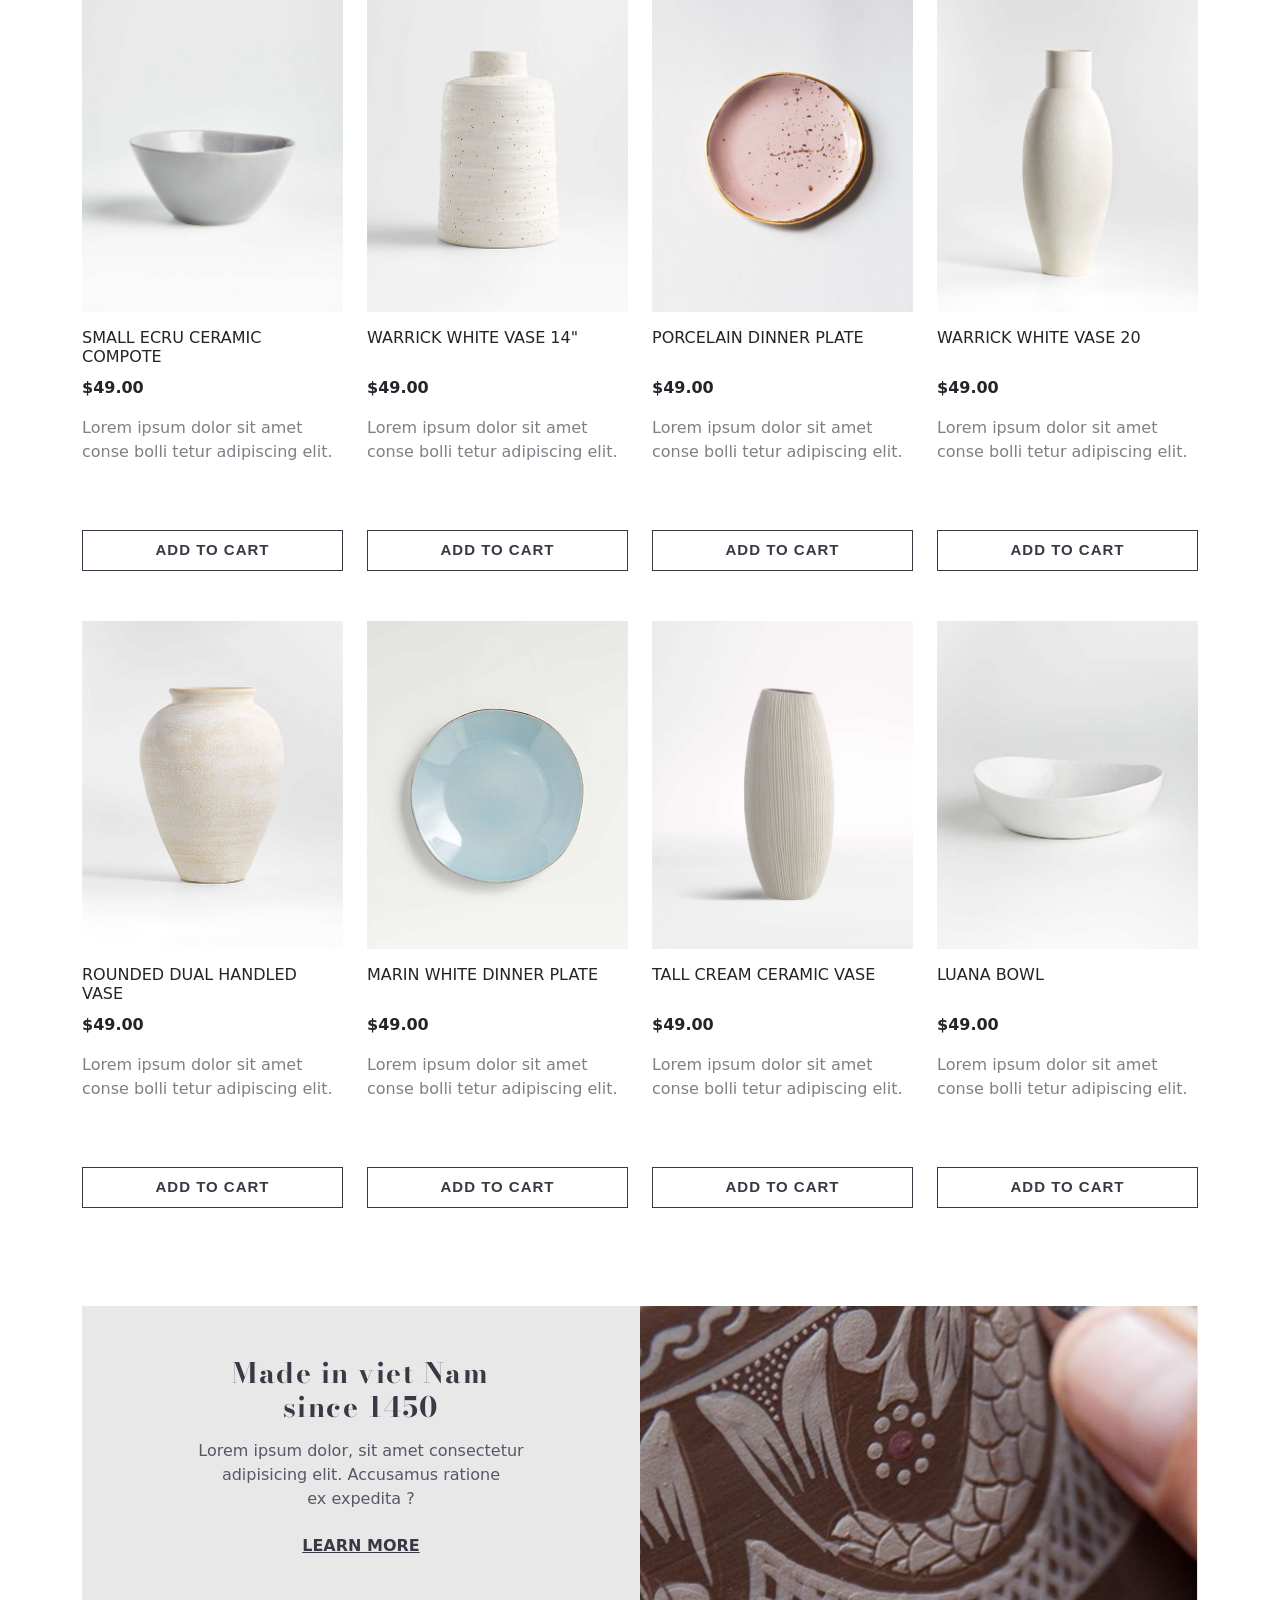
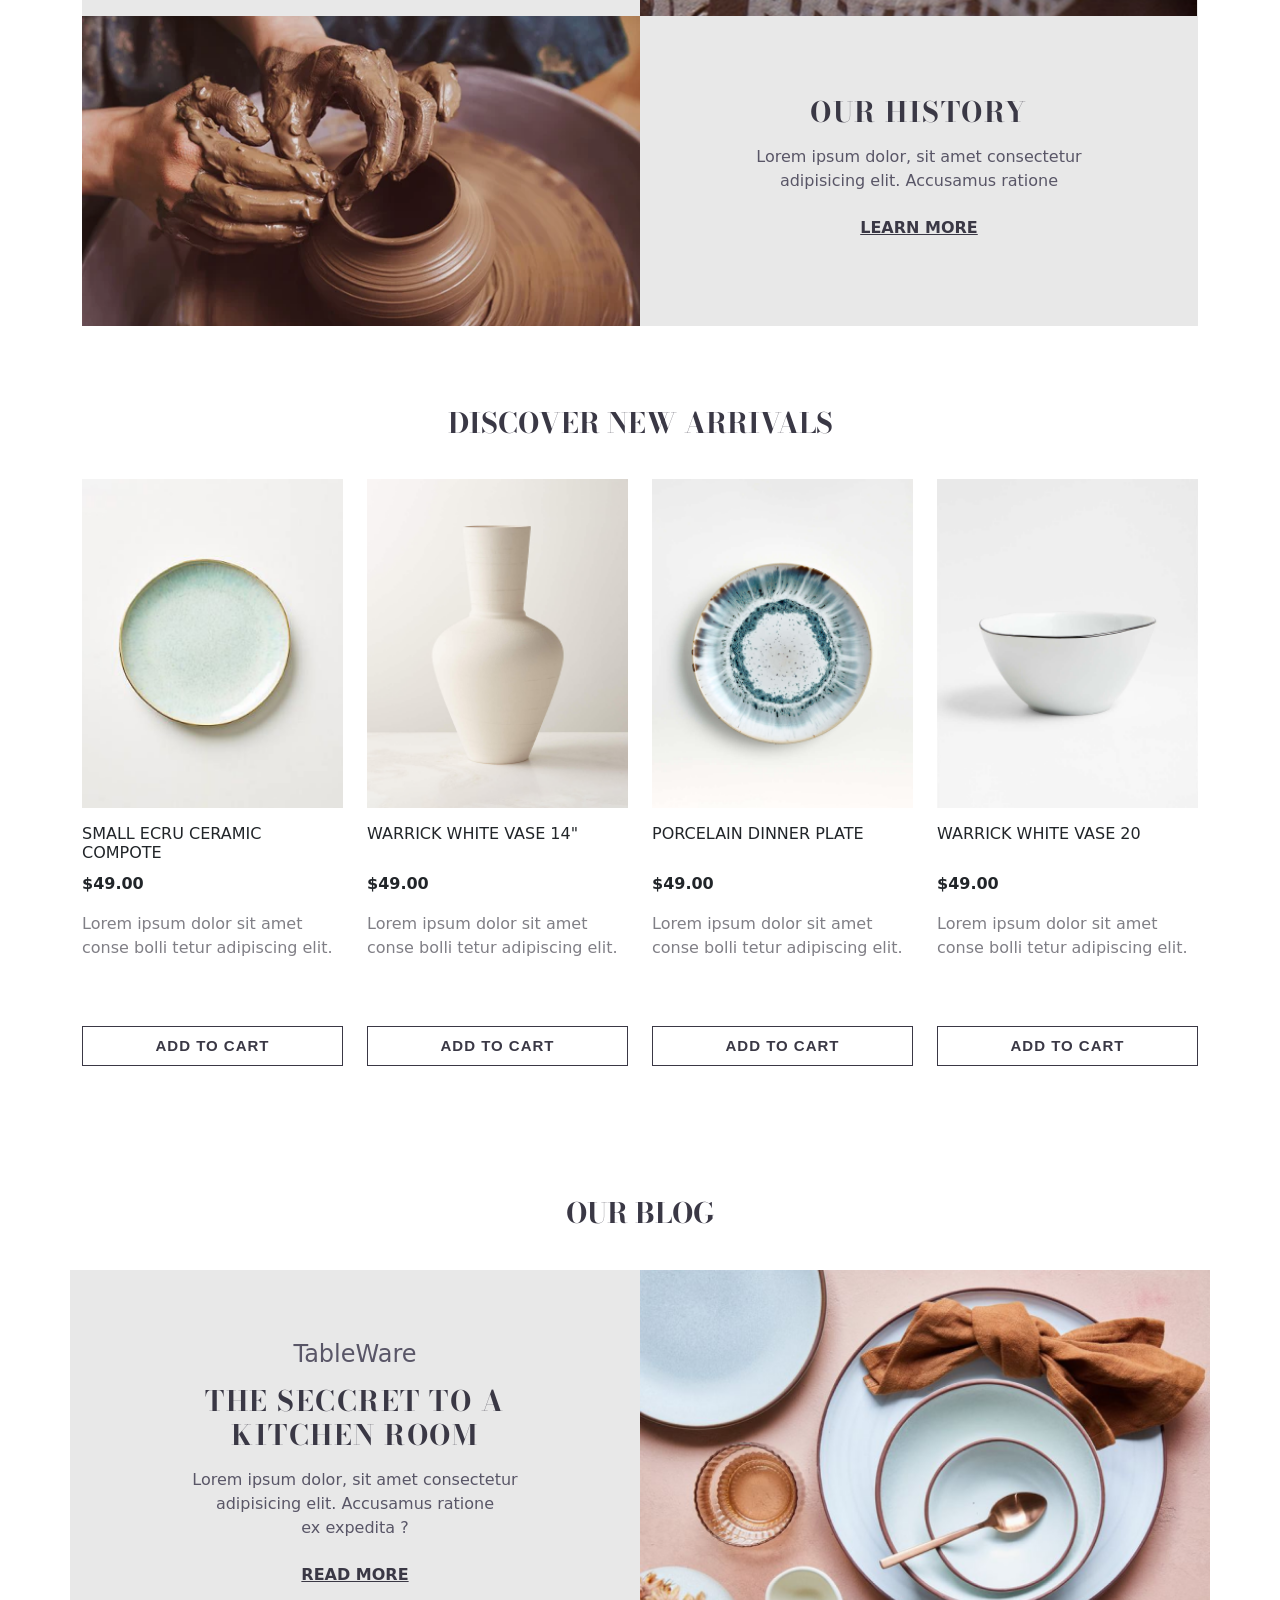
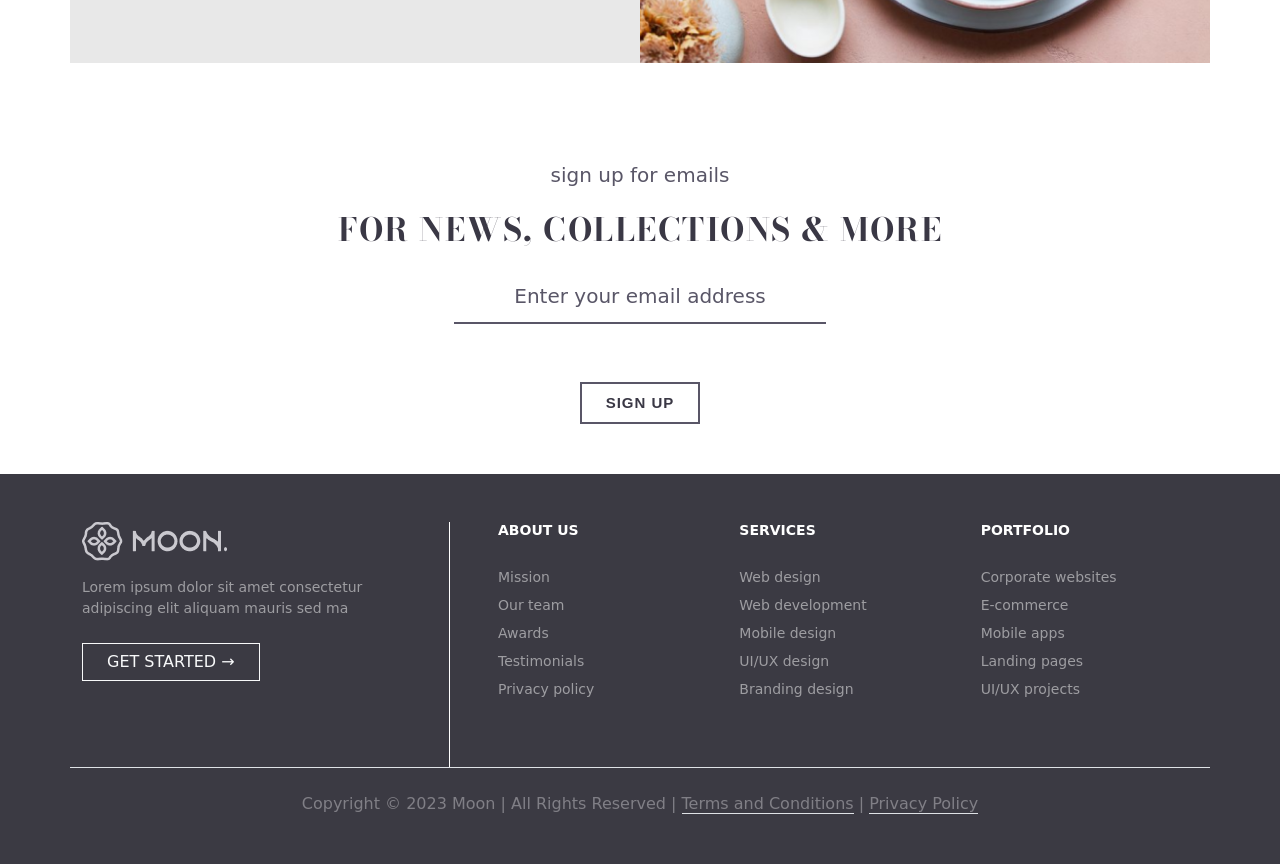
==== commit 35f7f298: "hero section" ====
--- a/index.html
+++ b/index.html
@@ -54,6 +54,26 @@
 
   </div>
 </nav>
+
+<section class="hero-section mb-5">
+    <div class="image-wrapper">
+        <img src="images/homeimg/herobg.png" alt="Background">
+    </div>
+
+    <div class="box text-white text-center align-items-center  " style="background-color:#826F66;">
+        <div class="content">
+            <img src="images/Contact/Icon.svg" width="90" height="60" class="mb-3" >
+             <p class="small  mb-4">Handcrafted in Viet Nam since 1650</p>
+            <h2 class="text-uppercase pb-2 mb-3 promo-title ">BAT TRANG <br>DINNER SET</h2>
+            <button type="button" class="btn  rounded-0 px-5 py-2 text-uppercase shop-btn">
+    SHOP NOW
+</button>
+            
+        
+            
+        </div>
+    </div>
+</section>
 
 <div class="ecommeric_cards container my-5"> 
 
--- a/style.css
+++ b/style.css
@@ -60,6 +60,7 @@
    
 }
 
+
  .product-desc
 {
     color: #807F86;
@@ -96,9 +97,14 @@
 {
     border-bottom:2px solid  #595667 !important;
 }
-.sign-btn{ border: 2px solid #595667 !important;
-}
-
+.sign-btn  { border: 2px solid #595667 !important;
+}
+.shop-btn{
+    color: #8b7367;
+    border-color: #8b7367;
+    background-color: #ffffff;
+    font-weight: 400;
+}
 @media (max-width: 764Px) {
     .footer-col-divider {
         border-right: none !important;
@@ -110,6 +116,11 @@
  .promo
     {
        margin-top: 15px;
+       
+    }
+    .map
+    {
+        aspect-ratio: 1/1;
     }
    
 }
@@ -127,4 +138,73 @@
      aspect-ratio: 1.8/1;
      object-fit: cover;
 }
+}
+
+
+
+.contact-section , .hero-section{
+    position: relative;
+    display: flex;
+    flex-direction: column;
+}
+.box {
+    background-color: #3A3845;
+   padding: 40px 20px;
+    width: 100%; /
+}
+
+.image-wrapper {
+    width: 100%;
+    height: 300px; 
+    overflow: hidden;
+}
+.image-wrapper img {
+    width: 100%;
+    height: 100%;
+    object-fit: cover;
+    object-position: center;
+}
+
+
+@media (min-width: 764px) {
+    .contact-section , .hero-section{
+        height: 600px; 
+    }
+   
+    .image-wrapper {
+        height: 100%; 
+        position: absolute;
+        top: 0;
+        left: 0;
+    }
+    .box {
+        position: absolute;
+        top: 0;
+        left: 10%; 
+        width: 350px;
+        height: 100%; 
+        display: flex;
+        align-items: center;
+        justify-content: center;
+       
+    }
+}
+
+.social-square {
+    width: 25px; height: 25px;
+    background-color: #C69B7B;
+    color: white !important;
+   
+}
+.text-brown {
+    color: #C69B7B;
+    font-weight: 500;
+    
+}
+
+
+.form-control {
+    border: 1.5px solid #000000;
+    border-radius: 0;
+    padding: 12px;
 }
